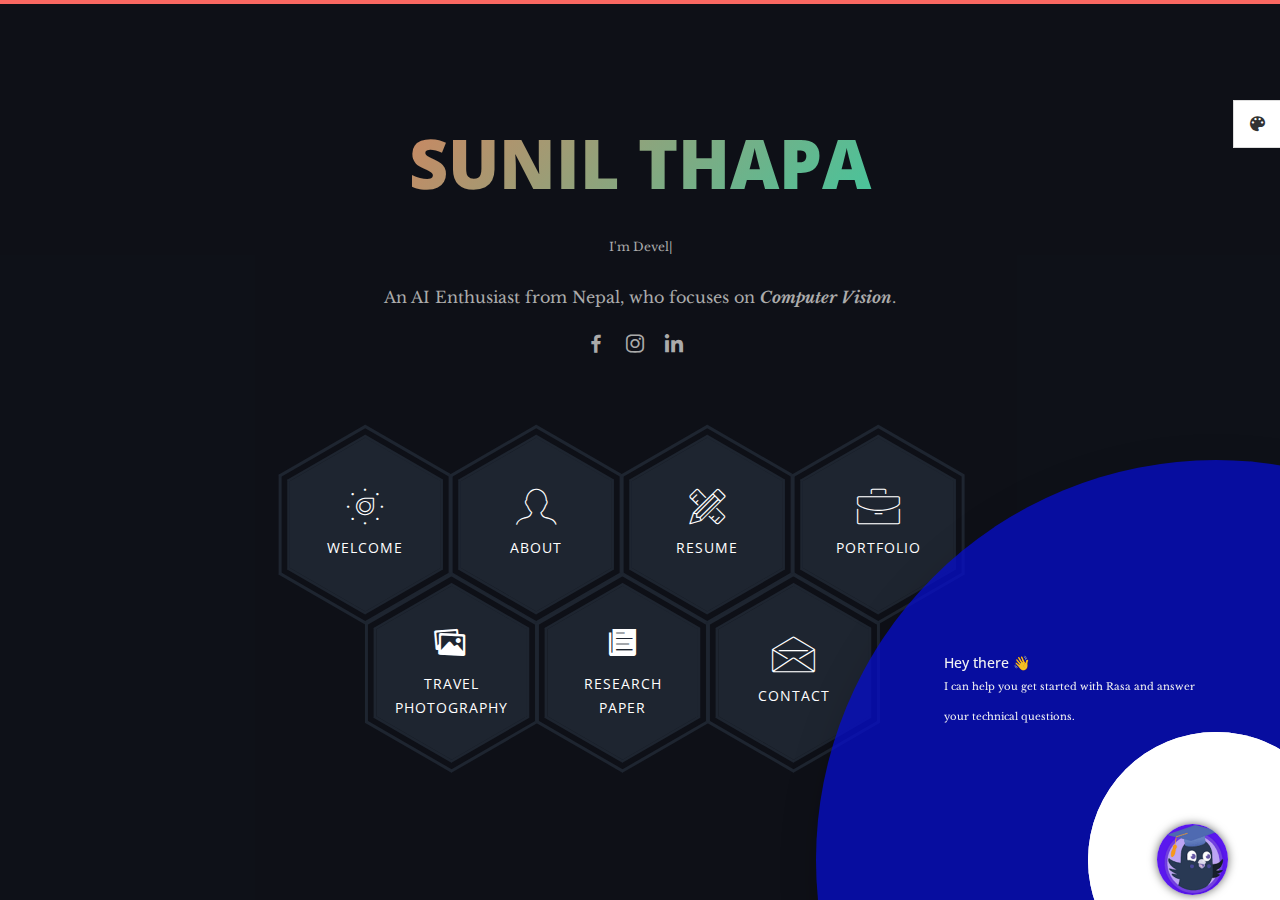
==== templates/index.html @ c470e808 "extraction of job details from search" ====
<!DOCTYPE html>
<html class="no-js" lang="">
    <head>
        <!-- meta charset -->
        <meta charset="utf-8">
        <!-- site title -->
        <title>Sunil Thapa</title>
        <!-- meta description -->
        <meta name="description" content="">
        <!-- mobile viwport meta -->
        <meta name="viewport" content="width=device-width, initial-scale=1">
        <!-- fevicon -->
        <link rel="apple-touch-icon" sizes="180x180" href="img/favicon_io/apple-touch-icon.png">
        <link rel="icon" type="image/png" sizes="32x32" href="img/favicon_io/favicon-32x32.png">
        <link rel="icon" type="image/png" sizes="16x16" href="img/favicon_io/favicon-16x16.png">
        <link rel="manifest" href="img/favicon_io/site.webmanifest">

        <!-- Chatbot css -->
        <!--Import materialize.css-->
        <link href="https://fonts.googleapis.com/icon?family=Material+Icons" rel="stylesheet"/>
        <link rel="stylesheet" type="text/css" href="chatbot/css/materialize.min.css"/>

        <!--Main css-->
        <link rel="stylesheet" type="text/css" href="chatbot/css/style.css" />
        
        <!-- ================================
        CSS Files
        ================================= -->
        <link href="https://fonts.googleapis.com/css?family=Libre+Baskerville:400,400i|Open+Sans:400,600,700,800" rel="stylesheet">
        <link rel="stylesheet" href="css/themefisher-fonts.min.css">
        <link rel="stylesheet" href="css/owl.carousel.min.css">
        <link rel="stylesheet" href="css/bootstrap.min.css">
        <link rel="stylesheet" href="js/vendor/boxicons/css/boxicons.min.css">
        <link rel="stylesheet" href="css/main.css">
        <link rel="stylesheet" href="css/dark.css">
        <link id="color-changer" rel="stylesheet" href="css/colors/red.css">


    </head>

    <body class="dark">

        <div class="preloader">
            <div class="loading-mask"></div>
            <div class="loading-mask"></div>
            <div class="loading-mask"></div>
            <div class="loading-mask"></div>
            <div class="loading-mask"></div>
        </div>

        <div class="preview-wrapper">
            <div class="switcher-head">
                <span>Style Switcher</span>
                <div class="switcher-trigger tf-ion-android-color-palette"></div>
            </div>

            <div class="switcher-body">
                <h4>Choose Color:</h4>
                <ul class="color-options list-none">
                    <li class="c0" data-color="red" title="Red">Red</li>
                    <li class="c1" data-color="blue" title="Blue">Blue</li>
                    <li class="c2" data-color="green" title="Green">Green</li>
                    <li class="c3" data-color="yellow" title="Orange">Orange</li>
                </ul>
            </div>
        </div>

        <main class="site-wrapper">
            <div class="pt-table">
                <div class="pt-tablecell page-home relative">
                    <div class="overlay"></div>

                    <div class="container">
                        <div class="row">
                            <div class="col-xs-12 col-md-offset-1 col-md-10 col-lg-offset-2 col-lg-8">
                                <div class="page-title home text-center">
                                    <!-- <img src="img/phantom.png" alt=""> -->
                                    <h2 id="header">SUNIL THAPA</h2>
                                    <p style="font-size: 12px;">I'm <span class="typed" data-typed-items="Developer, Freelancer, Photographer, Traveler"></span></p>
                                    <p>An AI Enthusiast from Nepal, who focuses on <b><i>Computer Vision</i></b>.</p>
                                    <div class="social-links">
                                        <a href="https://www.facebook.com/sunil.thapa.18041/" class="facebook" title="Facebook"><i class="bx bxl-facebook"></i></a>
                                        <a href="https://www.instagram.com/sunil_thapa987/" class="instagram" title="Instagram"><i class="bx bxl-instagram"></i></a>
                                        <a href="https://www.linkedin.com/in/sunil-thapa99/" class="linkedin" title="Linkedin"><i class="bx bxl-linkedin"></i></a>
                                    </div>
                                </div>

                                <div class="hexagon-menu clear">
                                    <div class="hexagon-item">
                                        <div class="hex-item">
                                            <div></div>
                                            <div></div>
                                            <div></div>
                                        </div>
                                        <div class="hex-item">
                                            <div></div>
                                            <div></div>
                                            <div></div>
                                        </div>
                                        <a href="welcome.html" class="hex-content">
                                            <span class="hex-content-inner">
                                                <span class="icon">
                                                    <i class="tf-dial"></i>
                                                </span>
                                                <span class="title">Welcome</span>
                                            </span>
                                            <svg viewbox="0 0 173.20508075688772 200" height="200" width="174" version="1.1" xmlns="http://www.w3.org/2000/svg"><path d="M86.60254037844386 0L173.20508075688772 50L173.20508075688772 150L86.60254037844386 200L0 150L0 50Z" fill="#1e2530"></path></svg>
                                        </a>
                                    </div>
                                    <div class="hexagon-item">
                                        <div class="hex-item">
                                            <div></div>
                                            <div></div>
                                            <div></div>
                                        </div>
                                        <div class="hex-item">
                                            <div></div>
                                            <div></div>
                                            <div></div>
                                        </div>
                                        <a href="about.html" class="hex-content">
                                            <span class="hex-content-inner">
                                                <span class="icon">
                                                    <i class="tf-profile-male"></i>
                                                </span>
                                                <span class="title">About</span>
                                            </span>
                                            <svg viewbox="0 0 173.20508075688772 200" height="200" width="174" version="1.1" xmlns="http://www.w3.org/2000/svg"><path d="M86.60254037844386 0L173.20508075688772 50L173.20508075688772 150L86.60254037844386 200L0 150L0 50Z" fill="#1e2530"></path></svg>
                                        </a>
                                    </div>
                                    <div class="hexagon-item">
                                        <div class="hex-item">
                                            <div></div>
                                            <div></div>
                                            <div></div>
                                        </div>
                                        <div class="hex-item">
                                            <div></div>
                                            <div></div>
                                            <div></div>
                                        </div>
                                        <a href="resume.html" class="hex-content">
                                            <span class="hex-content-inner">
                                                <span class="icon">
                                                    <i class="tf-tools"></i>
                                                </span>
                                                <span class="title">Resume</span>
                                            </span>
                                            <svg viewbox="0 0 173.20508075688772 200" height="200" width="174" version="1.1" xmlns="http://www.w3.org/2000/svg"><path d="M86.60254037844386 0L173.20508075688772 50L173.20508075688772 150L86.60254037844386 200L0 150L0 50Z" fill="#1e2530"></path></svg>
                                        </a>    
                                    </div>
                                    <div class="hexagon-item">
                                        <div class="hex-item">
                                            <div></div>
                                            <div></div>
                                            <div></div>
                                        </div>
                                        <div class="hex-item">
                                            <div></div>
                                            <div></div>
                                            <div></div>
                                        </div>
                                        <a href="works.html" class="hex-content">
                                            <span class="hex-content-inner">
                                                <span class="icon">
                                                    <i class="tf-briefcase2"></i>
                                                </span>
                                                <span class="title">Portfolio</span>
                                            </span>
                                            <svg viewbox="0 0 173.20508075688772 200" height="200" width="174" version="1.1" xmlns="http://www.w3.org/2000/svg"><path d="M86.60254037844386 0L173.20508075688772 50L173.20508075688772 150L86.60254037844386 200L0 150L0 50Z" fill="#1e2530"></path></svg>
                                        </a>
                                    </div>
                                    <div class="hexagon-item">
                                        <div class="hex-item">
                                            <div></div>
                                            <div></div>
                                            <div></div>
                                        </div>
                                        <div class="hex-item">
                                            <div></div>
                                            <div></div>
                                            <div></div>
                                        </div>
                                        <a href="works.html" class="hex-content">
                                            <span class="hex-content-inner">
                                                <span class="icon">
                                                    <i class="tf-ion-images"></i>
                                                </span>
                                                <span class="title">Travel Photography</span>
                                            </span>
                                            <svg viewbox="0 0 173.20508075688772 200" height="200" width="174" version="1.1" xmlns="http://www.w3.org/2000/svg"><path d="M86.60254037844386 0L173.20508075688772 50L173.20508075688772 150L86.60254037844386 200L0 150L0 50Z" fill="#1e2530"></path></svg>
                                        </a>
                                    </div>
                                    <div class="hexagon-item">
                                        <div class="hex-item">
                                            <div></div>
                                            <div></div>
                                            <div></div>
                                        </div>
                                        <div class="hex-item">
                                            <div></div>
                                            <div></div>
                                            <div></div>
                                        </div>
                                        <a href="testimonials.html" class="hex-content">
                                            <span class="hex-content-inner">
                                                <span class="icon">
                                                    <i class="tf-ion-ios-paper"></i>
                                                </span>
                                                <span class="title">Research Paper</span>
                                            </span>
                                            <svg viewbox="0 0 173.20508075688772 200" height="200" width="174" version="1.1" xmlns="http://www.w3.org/2000/svg"><path d="M86.60254037844386 0L173.20508075688772 50L173.20508075688772 150L86.60254037844386 200L0 150L0 50Z" fill="#1e2530"></path></svg>
                                        </a>
                                    </div>
                                    <div class="hexagon-item">
                                        <div class="hex-item">
                                            <div></div>
                                            <div></div>
                                            <div></div>
                                        </div>
                                        <div class="hex-item">
                                            <div></div>
                                            <div></div>
                                            <div></div>
                                        </div>
                                        <a href="contact.html" class="hex-content">
                                            <span class="hex-content-inner">
                                                <span class="icon">
                                                    <i class="tf-envelope2"></i>
                                                </span>
                                                <span class="title">Contact</span>
                                            </span>
                                            <svg viewbox="0 0 173.20508075688772 200" height="200" width="174" version="1.1" xmlns="http://www.w3.org/2000/svg"><path d="M86.60254037844386 0L173.20508075688772 50L173.20508075688772 150L86.60254037844386 200L0 150L0 50Z" fill="#1e2530"></path></svg>
                                        </a>
                                    </div>
                                </div> <!-- /.hexagon-menu -->

                            </div> <!-- /.col-xs-12 -->

                        </div> <!-- /.row -->

                        <!--chatbot widget -->
                        <div class="widget">
                            <div class="chat_header">
                            <!--Add the name of the bot here -->
                            <span class="chat_header_title">Chatbot</span>
                            <span class="dropdown-trigger" href="#" data-target="dropdown1">
                                <i class="material-icons"> more_vert </i>
                            </span>

                            <!-- Dropdown menu-->
                            <ul id="dropdown1" class="dropdown-content">
                                <li><a href="#" id="clear">Clear</a></li>
                                <li><a href="#" id="restart">Restart</a></li>
                                <li><a href="#" id="close">Close</a></li>
                            </ul>
                            </div>

                            <!--Chatbot contents goes here -->
                            <div class="chats" id="chats">
                            <div class="clearfix"></div>
                            </div>

                            <!--keypad for user to type the message -->
                            <div class="keypad">
                            <textarea
                                id="userInput"
                                placeholder="Type a message..."
                                class="usrInput"
                                style="overflow: hidden; color: black;"
                            ></textarea>
                            <div id="sendButton">
                                <i class="tf-ion-ios-paperplane" style="font-size: 32px;" aria-hidden="true"></i>
                            </div>
                            </div>
                        </div>

                        <!--bot profile-->
                        <div class="profile_div" id="profile_div">
                            <img class="imgProfile" src="chatbot/img/botAvatar.png" />
                        </div>

                        <!-- Bot pop-up intro -->
                        <div class="tap-target" data-target="profile_div">
                            <div class="tap-target-content">
                            <h5 class="white-text">Hey there 👋</h5>
                            <p class="white-text">
                                I can help you get started with Rasa and answer your technical
                                questions.
                            </p>
                            </div>
                        </div>
                    </div> <!-- /.container -->

                </div> <!-- /.pt-tablecell -->
            </div> <!-- /.pt-table -->
        </main> <!-- /.site-wrapper -->

        <!-- Chat Bot -->
        
        
        <!-- ================================
        JavaScript Libraries
        ================================= -->
        <script src="js/vendor/jquery-2.2.4.min.js"></script>
        <script src="js/vendor/bootstrap.min.js"></script>
        <!-- <script src="js/jquery.easing.min.js"></script> -->
        <script src="js/vendor/typed.js/typed.min.js"></script>
        <script src="js/isotope.pkgd.min.js"></script>
        <script src="js/jquery.nicescroll.min.js"></script>
        <script src="js/owl.carousel.min.js"></script>
        <script src="js/jquery-validation.min.js"></script>
        <script src="js/form.min.js"></script>
        <script src="js/main.js"></script>

        <!-- Chatbot css -->
        <!--Main Script -->
        <script type="text/javascript" src="chatbot/js/lib/materialize.min.js"></script>
        <script src="chatbot/js/lib/uuid.min.js"></script>
        <script type="text/javascript" src="chatbot/js/script.js"></script>

        <!--Chart.js Script -->
        <script type="text/javascript" src="chatbot/js/lib/chart.min.js"></script>
        <script type="text/javascript" src="chatbot/js/lib/showdown.min.js"></script>
    </body>
</html>
---- templates/chatbot/css/style.css ----
body {
  font-family: "Open Sans", sans-serif;
  /* background: url("../img/body.png") no-repeat center center fixed;
  background-size: cover; */
}

/* ============= css related to chats =============== */

.widget {
  display: none;
  width: 350px;
  right: 15px;
  height: 500px;
  bottom: 5%;
  position: fixed;
  background: #fff;
  border-radius: 10px 10px 10px 10px;
  box-shadow: 0 0px 1px 0 rgba(0, 0, 0, 0.16), 0 0px 5px 0 #00000096;
  z-index: 99;
}

.chat_header {
  height: 60px;
  background: #060dcfc7;
  border-radius: 10px 10px 0px 0px;
  padding: 5px;
  font-size: 20px;
}

.chat_header_title {
  color: white;
  float: left;
  margin-top: 3%;
  margin-left: 35%;
}

.chats {
  /* display: none; */
  height: 385px;
  padding: 2px;
  border-radius: 1px;
  overflow-y: scroll;
  margin-top: 1px;
  transition: 0.2s;
}

div.chats::-webkit-scrollbar {
  overflow-y: hidden;
  width: 0px;
  /* remove scrollbar space /
    background: transparent;
    / optional: just make scrollbar invisible */
}

.clearfix {
  margin-top: 2px;
  margin-bottom: 2px;
}

.botAvatar {
  border-radius: 50%;
  width: 1.5em;
  height: 1.5em;
  float: left;
  margin-left: 5px;
  /* border: 2px solid  #060DCF ; */
}

.botMsg {
  float: left;
  margin-top: 5px;
  background: #e3e7ee;
  color: black;
  /* box-shadow: 2px 3px 9px 0px #9a82842e; */
  margin-left: 0.5em;
  padding: 10px;
  border-radius: 1.5em;
  max-width: 60%;
  min-width: 25%;
  font-size: 13px;
  word-wrap: break-word;
  border-radius: 5px 20px 20px 20px;
}

div.chats > pre {
  font-family: monospace, monospace;
  font-size: 1em;
  margin: 0 !important;
  /* display: inline !important; */
  white-space: initial !important;
}
div.chats > ul:not(.browser-default) {
  padding-left: 1em;
}
div.chats > ul:not(.browser-default) > li {
  list-style-type: initial;
}

div.chats > span.botMsg > ol {
  padding-left: 1em;
}
textarea {
  box-shadow: none;
  resize: none;
  outline: none;
  overflow: hidden;
  font-family: Lato;
}

textarea::-webkit-input-placeholder {
  font-family: Lato;
}

textarea-webkit-scrollbar {
  width: 0 !important;
}

.userMsg {
  animation: animateElement linear 0.2s;
  animation-iteration-count: 1;
  margin-top: 5px;
  word-wrap: break-word;
  padding: 10px;
  float: right;
  margin-right: 0.5em;
  background: #060dcfc7;
  color: white;
  margin-bottom: 0.15em;
  font-size: 13px;
  max-width: 65%;
  min-width: 15%;
  border-radius: 20px 5px 20px 20px;
  /* box-shadow: 0px 2px 5px 0px #9a828454; */
}

blockquote {
  margin: 20px 0;
  padding-left: 1.5rem;
  border-left: 5px solid #ee6e73;
  margin-block-start: 0 !important;
  margin-block-end: 0 !important;
  margin-inline-start: 0 !important;
  margin-inline-end: 0 !important;
}

.userAvatar {
  animation: animateElement linear 0.3s;
  animation-iteration-count: 1;
  border-radius: 50%;
  width: 1.5em;
  height: 1.5em;
  float: right;
  margin-right: 5px;
  /* border: 2px solid  #060DCF ; */
}

.usrInput {
  padding: 0.5em;
  width: 80%;
  margin-left: 4%;
  border: 0;
  padding-left: 15px;
  height: 40px;
}

.keypad {
  /* display: none;  */
  background: white;
  height: 50px;
  position: absolute;
  bottom: 0px;
  width: 100%;
  padding: 5px;
  border-radius: 0px 0px 10px 10px;
  border-top: 1px solid #e3e7ee;
}

#sendButton {
  height: 20px;
  width: 20px;
  border-radius: 50%;
  display: inline-block;
  float: right;
  margin-right: 30px;
  text-align: center;
  padding: 5px;
  font-size: 20px;
  cursor: pointer;
  color: #060dcfc7;
}

.imgProfile {
  box-shadow: 0 0px 1px 0 rgba(0, 0, 0, 0.16), 0 0px 10px 0 #00000096;
  border-radius: 50px;
  width: 60%;
}

.profile_div {
  /* display: none; */
  position: fixed;
  padding: 5px;
  width: 10%;
  bottom: 0;
  right: 0;
  cursor: pointer;
}

@media (max-width: 500px) {
  .profile_div {
    width: 15%;
  }
  
}

/* css for dropdown menu of the bot */

#close,
#restart,
#clear {
  cursor: pointer;
}

.dropdown-trigger {
  cursor: pointer;
  color: white;
  margin-right: 5px;
  float: right;
  margin-top: 3%;
}

.dropdown-content li > a,
.dropdown-content li > span {
  color: #060dcfc7;
}

@keyframes animateElement {
  0% {
    opacity: 0;
    transform: translate(0px, 10px);
  }
  100% {
    opacity: 1;
    transform: translate(0px, 0px);
  }
}

/*========== css related to chats elements============= */

/* css for card details of carousel cards */

.content {
  transition: 0.2s;
  display: none;
  width: 350px;
  right: 15px;
  height: 500px;
  bottom: 5%;
  position: fixed;
  background: white;
  border-radius: 10px 10px 10px 10px;
  box-shadow: 0px 2px 10px 1px #b5b5b5;
}

.content_header {
  object-fit: cover;
  width: 100%;
  height: 40%;
  border-radius: 10px 10px 0px 0px;
}

.content_data {
  overflow-y: scroll;
  height: 70%;
  position: absolute;
  left: 0px;
  width: 100%;
  top: 30%;
  z-index: 1000;
  border-radius: 10px;
  background: white;
  padding: 5px;
  box-shadow: 0px -1px 20px 3px #9c9393ba;
}

.content_title {
  color: black;
  font-weight: 600;
  word-wrap: break-word;
  padding-left: 5px;
  font-size: 1.2em;
  width: 80%;
  border-radius: 0.28571429rem;
}

.votes {
  font-size: 12px;
  color: lightslategray;
}

.ratings {
  margin-top: 5px;
  background: #9acd32;
  padding: 5px;
  color: white;
  border-radius: 5px;
}

.user_ratings {
  border-radius: 0.28571429rem;
  color: #fff;
  font-weight: 600;
  font-size: 15px;
}

.total_ratings {
  font-size: 12px;
  opacity: 0.5;
  margin-left: 5px;
}

.content_data > .row .col {
  padding: 5px;
}

.metadata_1,
.metadata_2,
.metadata_3,
.metadata_4,
.row {
  margin-bottom: 0px;
}

.metadata_1 {
  color: lightslategrey;
  padding: 5px;
}

.order,
#closeContents {
  color: #060dcfc7;
}

.metadata_2,
.metadata_3,
.metadata_4,
.metadata_5,
.metadata_6 {
  color: lightslategrey;
  padding: 5px;
}

.average_cost,
.timings,
.location,
.cuisines {
  width: 70%;
  float: right;
  margin-right: 25%;
}

.fa .fa-user-o {
  font-size: 15px;
}

.stars-outer {
  display: inline-block;
  position: relative;
  font-family: FontAwesome;
}

.stars-outer::before {
  content: "\f006 \f006 \f006 \f006 \f006";
}

.stars-inner {
  position: absolute;
  top: 0;
  left: 0;
  white-space: nowrap;
  overflow: hidden;
  width: 0;
}

.stars-inner::before {
  content: "\f005 \f005 \f005 \f005 \f005";
  color: #f8ce0b;
}

div.content::-webkit-scrollbar {
  width: 0 !important;
}

div.content_data::-webkit-scrollbar {
  overflow-y: hidden;
  width: 0px;
  /* remove scrollbar space /
    background: transparent;
    / optional: just make scrollbar invisible */
}

/* css for single card */

.singleCard {
  padding-left: 10%;
  padding-right: 10px;
}

/* css for image card */

.imgcard {
  object-fit: cover;
  width: 80%;
  height: 50%;
  border-radius: 10px;
  margin-left: 1%;
}

/* css for markdown images */

.imgcard_mrkdwn {
  width: 80%;
  border-radius: 10px;
  margin-left: 1%;
}

/* css for suggestions buttons */

.suggestions {
  padding: 5px;
  width: 80%;
  border-radius: 10px;
  background: #ffffff;
  box-shadow: 2px 5px 5px 1px #dbdade;
}

.menuTitle {
  padding: 5px;
  margin-top: 5px;
  margin-bottom: 5px;
}

.menu {
  padding: 5px;
}

.menuChips {
  display: block;
  background: #060dcfc7;
  color: #fff;
  text-align: center;
  padding: 5px;
  margin-bottom: 5px;
  cursor: pointer;
  border-radius: 15px;
  font-size: 14px;
  word-wrap: break-word;
}

/* cards carousels */

.cards {
  display: none;
  position: relative;
  max-width: 300px;
}

.cards_scroller {
  overflow-x: scroll;
  overflow-y: hidden;
  display: flex;
  height: 210px;
  width: 300px;
  transition: width 0.5s ease;
  margin-left: 5px;
  /* Enable Safari touch scrolling physics which is needed for scroll snap */
  -webkit-overflow-scrolling: touch;
}

.cards_scroller img {
  border-radius: 10px;
}

.cards div.note {
  position: absolute;
  /* vertically align center */
  top: 50%;
  transform: translateY(-50%);
  left: 0;
  right: 0;
  background: rgba(0, 0, 0, 0.6);
  padding: 20px;
  position: absolute;
  font-size: 4em;
  color: white;
}

.cards .arrow {
  position: absolute;
  top: 50%;
  transform: translateY(-50%);
  height: 30px;
  width: 30px;
  border-radius: 2px;
  background-position: 50% 50%;
  background-repeat: no-repeat;
  z-index: 1;
}

.cards .arrow.next {
  display: none;
  font-size: 2em;
  color: #ffffff;
  right: 10px;
}

.cards .arrow.prev {
  display: none;
  font-size: 2em;
  color: #ffffff;
  left: 10px;
}

.cards_scroller::-webkit-scrollbar {
  width: 0 !important;
}

.cards_scroller > div.carousel_cards {
  margin: 5px;
  scroll-snap-align: center;
  position: relative;
  scroll-behavior: smooth;
}

.cards_scroller div.carousel_cards {
  min-width: 50%;
  min-height: 70%;
  background: #b5b5b5;
  border-radius: 10px;
}

@-webkit-keyframes fadeInLeft {
  from {
    opacity: 0;
    -webkit-transform: translatex(-10px);
    -moz-transform: translatex(-10px);
    -o-transform: translatex(-10px);
    transform: translatex(-10px);
  }
  to {
    opacity: 1;
    -webkit-transform: translatex(0);
    -moz-transform: translatex(0);
    -o-transform: translatex(0);
    transform: translatex(0);
  }
}

.in-left {
  -webkit-animation-name: fadeInLeft;
  -moz-animation-name: fadeInLeft;
  -o-animation-name: fadeInLeft;
  animation-name: fadeInLeft;
  -webkit-animation-fill-mode: both;
  -moz-animation-fill-mode: both;
  -o-animation-fill-mode: both;
  animation-fill-mode: both;
  -webkit-animation-duration: 0.8s;
  -moz-animation-duration: 0.8s;
  -o-animation-duration: 0.8s;
  animation-duration: 0.8s;
  -webkit-animation-delay: 0.8s;
  -moz-animation-delay: 0.8s;
  -o-animation-duration: 0.8s;
  animation-delay: 0.8s;
}

/* css for cards within the cards carousels */

.cardBackgroundImage {
  width: 100%;
  border-radius: 5px;
  height: 100%;
  position: absolute;
  object-fit: cover;
}

.cardFooter {
  background: rgba(56, 53, 60, 0.86);
  border-radius: 0px 0px 5px 5px;
  position: absolute;
  z-index: 3;
  color: white;
  bottom: 0;
  width: 100%;
  height: 30%;
  word-wrap: break-word;
  padding: 1px;
}

.cardTitle {
  overflow: hidden;
  white-space: nowrap;
  text-overflow: ellipsis;
  width: 90%;
  /* height: 40%; */
  display: inline-block;
  margin-bottom: 1px;
  font-size: 15px;
  /* font-weight: 600; */
  padding: 5px;
  /* color:#060dcfc7; */
  color: #ffffff;
  cursor: pointer;
}

.cardDescription {
  padding: 5px;
  font-size: 13px;
  color: white;
  line-height: 15px;
}

/*css for dropDown messages*/

.dropDownMsg {
  float: left;
  margin-top: 5px;
  background: white;
  color: black;
  box-shadow: 2px 3px 9px 0px #9a82842e;
  margin-left: 0.5em;
  padding: 10px;
  border-radius: 1.5em;
  max-width: 60%;
  min-width: 25%;
  font-size: 13px;
  word-wrap: break-word;
}

.dropDownMsg > select {
  border: 0px solid #f2f2f2;
}

/* css for quick replies */

.quickReplies {
  padding: 5px;
  position: relative;
  width: 100%;
  overflow-x: scroll;
  overflow-y: hidden;
  white-space: nowrap;
  transition: all 0.2s;
  transform: scale(0.98);
  will-change: transform;
  user-select: none;
  cursor: pointer;
  scroll-behavior: smooth;
}

.quickReplies::-webkit-scrollbar {
  width: 0 !important;
}

.quickReplies.active {
  cursor: grabbing;
  cursor: -webkit-grabbing;
  transform: scale(1);
}

.chip {
  background-color: white;
  border: 1px solid#060dcfc7;
  color: #060dcfc7;
  font-weight: bolder;
  text-align: center;
}

.chip:hover {
  background-color: #060dcfc7;
  color: white;
}

/* css for charts */

#expand:hover {
  font-size: 18px;
}

#expand {
  position: absolute;
  right: 10px;
  top: 10px;
}

.modal {
  height: 60%;
  border-radius: 10px;
}

.chart-container {
  position: relative;
  margin: auto;
  height: 25vh;
  width: 90%;
  border-radius: 10px 10px 10px 10px;
  margin-left: 5%;
  background: white;
  box-shadow: 2px 3px 9px 0px #9a82847a;
  margin-top: 5px;
}

/* css for collapsible */

.collapsible {
  margin-top: 5px;
  margin-left: 5%;
  max-width: 60%;
  min-width: 25%;
  font-size: 13px;
  word-wrap: break-word;
  border-radius: 20px;
  background: white;
}

.collapsible-body {
  padding: 15px;
}

.collapsible-header {
  font-weight: bold;
  color: #060dcfc7;
}

ul.collapsible > li:first-child .collapsible-header {
  border-radius: 20px 20px 0px 0px;
}

ul.collapsible > li:last-child .collapsible-header {
  color: #060dcfc7;
  border-radius: 0px 0px 20px 20px;
}

ul.collapsible > li:last-child .collapsible-body {
  border-bottom: none;
}

.collapsible-header {
  padding: 10px;
}

/* css for botTyping */

.botTyping {
  float: left;
  margin-top: 5px;
  background: #e3e7ee;
  color: #000000;
  /* box-shadow: 2px 3px 9px 0px #9a82847a; */
  margin-left: 0.5em;
  padding: 15px;
  border-radius: 5px 20px 20px 20px;
  max-width: 60%;
  min-width: 20%;
  word-wrap: break-word;
  border-radius: 5px 20px 20px 20px;
}

.botTyping > div {
  width: 10px;
  height: 10px;
  background-color: #060dcfc7;
  border-radius: 100%;
  display: inline-block;
  -webkit-animation: sk-bouncedelay 1.4s infinite ease-in-out both;
  animation: sk-bouncedelay 1.4s infinite ease-in-out both;
  margin-right: 5px;
}

.botTyping .bounce1 {
  -webkit-animation-delay: -0.32s;
  animation-delay: -0.32s;
}

.botTyping .bounce2 {
  -webkit-animation-delay: -0.16s;
  animation-delay: -0.16s;
}

@-webkit-keyframes sk-bouncedelay {
  0%,
  80%,
  100% {
    -webkit-transform: scale(0);
  }
  40% {
    -webkit-transform: scale(1);
  }
}

@keyframes sk-bouncedelay {
  0%,
  80%,
  100% {
    -webkit-transform: scale(0);
    transform: scale(0);
  }
  40% {
    -webkit-transform: scale(1);
    transform: scale(1);
  }
}

input:focus {
  outline: none;
}

video:focus {
  outline: none;
}

.video-container iframe,
.video-container object,
.video-container embed {
  position: absolute;
  top: 0;
  left: 0;
  width: 90%;
  height: 100%;
  margin-left: 5%;
  border-radius: 10px;
  border-style: none;
}

/* Bot pop-up intro */

.tap-target {
  color: #fff;
  background: #060dcfc7;
}

.pdf_attachment {
  border: 0.5px solid #00000014;
  width: 60%;
  /* height: 14%; */
  border-radius: 10px;
  margin-left: 10%;
  box-shadow: 2px 3px 9px 0px #9a82842e;
}

.pdf_icon {
  border-radius: 10px 0px 0px 10px;
  height: 100%;
  font-size: 25px;
  padding: 7% !important;
  background-color: #060dcfc7;
  color: white;
}

.pdf_link {
  padding: 5% !important;
  white-space: nowrap;
  overflow: hidden;
  text-overflow: ellipsis;
}

.pdf_link a {
  color: #060dcfc7;
}
---- templates/css/themefisher-fonts.min.css ----
@font-face {
  font-family: 'themefisher-font';
  src:  url('../fonts/themefisher-font.eot?ug5hnh');
  src:  url('../fonts/themefisher-font.eot?ug5hnh#iefix') format('embedded-opentype'),
    url('../fonts/themefisher-font.ttf?ug5hnh') format('truetype'),
    url('../fonts/themefisher-font.woff?ug5hnh') format('woff'),
    url('../fonts/themefisher-font.svg?ug5hnh#themefisher-font') format('svg');
  font-weight: normal;
  font-style: normal;
}

[class^="tf-"], [class*=" tf-"] {
  /* use !important to prevent issues with browser extensions that change fonts */
  font-family: 'themefisher-font' !important;
  speak: none;
  font-style: normal;
  font-weight: normal;
  font-variant: normal;
  text-transform: none;
  line-height: 1;

  /* Better Font Rendering =========== */
  -webkit-font-smoothing: antialiased;
  -moz-osx-font-smoothing: grayscale;
}

.tf-ion-alert-circled:before {
  content: "\f100";
}
.tf-ion-alert:before {
  content: "\f101";
}
.tf-ion-android-add-circle:before {
  content: "\f359";
}
.tf-ion-android-add:before {
  content: "\f2c7";
}
.tf-ion-android-alarm-clock:before {
  content: "\f35a";
}
.tf-ion-android-alert:before {
  content: "\f35b";
}
.tf-ion-android-apps:before {
  content: "\f35c";
}
.tf-ion-android-archive:before {
  content: "\f2c9";
}
.tf-ion-android-arrow-back:before {
  content: "\f2ca";
}
.tf-ion-android-arrow-down:before {
  content: "\f35d";
}
.tf-ion-android-arrow-dropdown-circle:before {
  content: "\f35e";
}
.tf-ion-android-arrow-dropdown:before {
  content: "\f35f";
}
.tf-ion-android-arrow-dropleft-circle:before {
  content: "\f360";
}
.tf-ion-android-arrow-dropleft:before {
  content: "\f361";
}
.tf-ion-android-arrow-dropright-circle:before {
  content: "\f362";
}
.tf-ion-android-arrow-dropright:before {
  content: "\f363";
}
.tf-ion-android-arrow-dropup-circle:before {
  content: "\f364";
}
.tf-ion-android-arrow-dropup:before {
  content: "\f365";
}
.tf-ion-android-arrow-forward:before {
  content: "\f30f";
}
.tf-ion-android-arrow-up:before {
  content: "\f366";
}
.tf-ion-android-attach:before {
  content: "\f367";
}
.tf-ion-android-bar:before {
  content: "\f368";
}
.tf-ion-android-bicycle:before {
  content: "\f369";
}
.tf-ion-android-boat:before {
  content: "\f36a";
}
.tf-ion-android-bookmark:before {
  content: "\f36b";
}
.tf-ion-android-bulb:before {
  content: "\f36c";
}
.tf-ion-android-bus:before {
  content: "\f36d";
}
.tf-ion-android-calendar:before {
  content: "\f2d1";
}
.tf-ion-android-call:before {
  content: "\f2d2";
}
.tf-ion-android-camera:before {
  content: "\f2d3";
}
.tf-ion-android-cancel:before {
  content: "\f36e";
}
.tf-ion-android-car:before {
  content: "\f36f";
}
.tf-ion-android-cart:before {
  content: "\f370";
}
.tf-ion-android-chat:before {
  content: "\f2d4";
}
.tf-ion-android-checkbox-blank:before {
  content: "\f371";
}
.tf-ion-android-checkbox-outline-blank:before {
  content: "\f372";
}
.tf-ion-android-checkbox-outline:before {
  content: "\f373";
}
.tf-ion-android-checkbox:before {
  content: "\f374";
}
.tf-ion-android-checkmark-circle:before {
  content: "\f375";
}
.tf-ion-android-clipboard:before {
  content: "\f376";
}
.tf-ion-android-close:before {
  content: "\f2d7";
}
.tf-ion-android-cloud-circle:before {
  content: "\f377";
}
.tf-ion-android-cloud-done:before {
  content: "\f378";
}
.tf-ion-android-cloud-outline:before {
  content: "\f379";
}
.tf-ion-android-cloud:before {
  content: "\f37a";
}
.tf-ion-android-color-palette:before {
  content: "\f37b";
}
.tf-ion-android-compass:before {
  content: "\f37c";
}
.tf-ion-android-contact:before {
  content: "\f2d8";
}
.tf-ion-android-contacts:before {
  content: "\f2d9";
}
.tf-ion-android-contract:before {
  content: "\f37d";
}
.tf-ion-android-create:before {
  content: "\f37e";
}
.tf-ion-android-delete:before {
  content: "\f37f";
}
.tf-ion-android-desktop:before {
  content: "\f380";
}
.tf-ion-android-document:before {
  content: "\f381";
}
.tf-ion-android-done-all:before {
  content: "\f382";
}
.tf-ion-android-done:before {
  content: "\f383";
}
.tf-ion-android-download:before {
  content: "\f2dd";
}
.tf-ion-android-drafts:before {
  content: "\f384";
}
.tf-ion-android-exit:before {
  content: "\f385";
}
.tf-ion-android-expand:before {
  content: "\f386";
}
.tf-ion-android-favorite-outline:before {
  content: "\f387";
}
.tf-ion-android-favorite:before {
  content: "\f388";
}
.tf-ion-android-film:before {
  content: "\f389";
}
.tf-ion-android-folder-open:before {
  content: "\f38a";
}
.tf-ion-android-folder:before {
  content: "\f2e0";
}
.tf-ion-android-funnel:before {
  content: "\f38b";
}
.tf-ion-android-globe:before {
  content: "\f38c";
}
.tf-ion-android-hand:before {
  content: "\f2e3";
}
.tf-ion-android-hangout:before {
  content: "\f38d";
}
.tf-ion-android-happy:before {
  content: "\f38e";
}
.tf-ion-android-home:before {
  content: "\f38f";
}
.tf-ion-android-image:before {
  content: "\f2e4";
}
.tf-ion-android-laptop:before {
  content: "\f390";
}
.tf-ion-android-list:before {
  content: "\f391";
}
.tf-ion-android-locate:before {
  content: "\f2e9";
}
.tf-ion-android-lock:before {
  content: "\f392";
}
.tf-ion-android-mail:before {
  content: "\f2eb";
}
.tf-ion-android-map:before {
  content: "\f393";
}
.tf-ion-android-menu:before {
  content: "\f394";
}
.tf-ion-android-microphone-off:before {
  content: "\f395";
}
.tf-ion-android-microphone:before {
  content: "\f2ec";
}
.tf-ion-android-more-horizontal:before {
  content: "\f396";
}
.tf-ion-android-more-vertical:before {
  content: "\f397";
}
.tf-ion-android-navigate:before {
  content: "\f398";
}
.tf-ion-android-notifications-none:before {
  content: "\f399";
}
.tf-ion-android-notifications-off:before {
  content: "\f39a";
}
.tf-ion-android-notifications:before {
  content: "\f39b";
}
.tf-ion-android-open:before {
  content: "\f39c";
}
.tf-ion-android-options:before {
  content: "\f39d";
}
.tf-ion-android-people:before {
  content: "\f39e";
}
.tf-ion-android-person-add:before {
  content: "\f39f";
}
.tf-ion-android-person:before {
  content: "\f3a0";
}
.tf-ion-android-phone-landscape:before {
  content: "\f3a1";
}
.tf-ion-android-phone-portrait:before {
  content: "\f3a2";
}
.tf-ion-android-pin:before {
  content: "\f3a3";
}
.tf-ion-android-plane:before {
  content: "\f3a4";
}
.tf-ion-android-playstore:before {
  content: "\f2f0";
}
.tf-ion-android-print:before {
  content: "\f3a5";
}
.tf-ion-android-radio-button-off:before {
  content: "\f3a6";
}
.tf-ion-android-radio-button-on:before {
  content: "\f3a7";
}
.tf-ion-android-refresh:before {
  content: "\f3a8";
}
.tf-ion-android-remove-circle:before {
  content: "\f3a9";
}
.tf-ion-android-remove:before {
  content: "\f2f4";
}
.tf-ion-android-restaurant:before {
  content: "\f3aa";
}
.tf-ion-android-sad:before {
  content: "\f3ab";
}
.tf-ion-android-search:before {
  content: "\f2f5";
}
.tf-ion-android-send:before {
  content: "\f2f6";
}
.tf-ion-android-settings:before {
  content: "\f2f7";
}
.tf-ion-android-share-alt:before {
  content: "\f3ac";
}
.tf-ion-android-share:before {
  content: "\f2f8";
}
.tf-ion-android-star-half:before {
  content: "\f3ad";
}
.tf-ion-android-star-outline:before {
  content: "\f3ae";
}
.tf-ion-android-star:before {
  content: "\f2fc";
}
.tf-ion-android-stopwatch:before {
  content: "\f2fd";
}
.tf-ion-android-subway:before {
  content: "\f3af";
}
.tf-ion-android-sunny:before {
  content: "\f3b0";
}
.tf-ion-android-sync:before {
  content: "\f3b1";
}
.tf-ion-android-textsms:before {
  content: "\f3b2";
}
.tf-ion-android-time:before {
  content: "\f3b3";
}
.tf-ion-android-train:before {
  content: "\f3b4";
}
.tf-ion-android-unlock:before {
  content: "\f3b5";
}
.tf-ion-android-upload:before {
  content: "\f3b6";
}
.tf-ion-android-volume-down:before {
  content: "\f3b7";
}
.tf-ion-android-volume-mute:before {
  content: "\f3b8";
}
.tf-ion-android-volume-off:before {
  content: "\f3b9";
}
.tf-ion-android-volume-up:before {
  content: "\f3ba";
}
.tf-ion-android-walk:before {
  content: "\f3bb";
}
.tf-ion-android-warning:before {
  content: "\f3bc";
}
.tf-ion-android-watch:before {
  content: "\f3bd";
}
.tf-ion-android-wifi:before {
  content: "\f305";
}
.tf-ion-aperture:before {
  content: "\f313";
}
.tf-ion-archive:before {
  content: "\f102";
}
.tf-ion-arrow-down-a:before {
  content: "\f103";
}
.tf-ion-arrow-down-b:before {
  content: "\f104";
}
.tf-ion-arrow-down-c:before {
  content: "\f105";
}
.tf-ion-arrow-expand:before {
  content: "\f25e";
}
.tf-ion-arrow-graph-down-left:before {
  content: "\f25f";
}
.tf-ion-arrow-graph-down-right:before {
  content: "\f260";
}
.tf-ion-arrow-graph-up-left:before {
  content: "\f261";
}
.tf-ion-arrow-graph-up-right:before {
  content: "\f262";
}
.tf-ion-arrow-left-a:before {
  content: "\f106";
}
.tf-ion-arrow-left-b:before {
  content: "\f107";
}
.tf-ion-arrow-left-c:before {
  content: "\f108";
}
.tf-ion-arrow-move:before {
  content: "\f263";
}
.tf-ion-arrow-resize:before {
  content: "\f264";
}
.tf-ion-arrow-return-left:before {
  content: "\f265";
}
.tf-ion-arrow-return-right:before {
  content: "\f266";
}
.tf-ion-arrow-right-a:before {
  content: "\f109";
}
.tf-ion-arrow-right-b:before {
  content: "\f10a";
}
.tf-ion-arrow-right-c:before {
  content: "\f10b";
}
.tf-ion-arrow-shrink:before {
  content: "\f267";
}
.tf-ion-arrow-swap:before {
  content: "\f268";
}
.tf-ion-arrow-up-a:before {
  content: "\f10c";
}
.tf-ion-arrow-up-b:before {
  content: "\f10d";
}
.tf-ion-arrow-up-c:before {
  content: "\f10e";
}
.tf-ion-asterisk:before {
  content: "\f314";
}
.tf-ion-at:before {
  content: "\f10f";
}
.tf-ion-backspace-outline:before {
  content: "\f3be";
}
.tf-ion-backspace:before {
  content: "\f3bf";
}
.tf-ion-bag:before {
  content: "\f110";
}
.tf-ion-battery-charging:before {
  content: "\f111";
}
.tf-ion-battery-empty:before {
  content: "\f112";
}
.tf-ion-battery-full:before {
  content: "\f113";
}
.tf-ion-battery-half:before {
  content: "\f114";
}
.tf-ion-battery-low:before {
  content: "\f115";
}
.tf-ion-beaker:before {
  content: "\f269";
}
.tf-ion-beer:before {
  content: "\f26a";
}
.tf-ion-bluetooth:before {
  content: "\f116";
}
.tf-ion-bonfire:before {
  content: "\f315";
}
.tf-ion-bookmark:before {
  content: "\f26b";
}
.tf-ion-bowtie:before {
  content: "\f3c0";
}
.tf-ion-briefcase:before {
  content: "\f26c";
}
.tf-ion-bug:before {
  content: "\f2be";
}
.tf-ion-calculator:before {
  content: "\f26d";
}
.tf-ion-calendar:before {
  content: "\f117";
}
.tf-ion-camera:before {
  content: "\f118";
}
.tf-ion-card:before {
  content: "\f119";
}
.tf-ion-cash:before {
  content: "\f316";
}
.tf-ion-chatbox-working:before {
  content: "\f11a";
}
.tf-ion-chatbox:before {
  content: "\f11b";
}
.tf-ion-chatboxes:before {
  content: "\f11c";
}
.tf-ion-chatbubble-working:before {
  content: "\f11d";
}
.tf-ion-chatbubble:before {
  content: "\f11e";
}
.tf-ion-chatbubbles:before {
  content: "\f11f";
}
.tf-ion-checkmark-circled:before {
  content: "\f120";
}
.tf-ion-checkmark-round:before {
  content: "\f121";
}
.tf-ion-checkmark:before {
  content: "\f122";
}
.tf-ion-chevron-down:before {
  content: "\f123";
}
.tf-ion-chevron-left:before {
  content: "\f124";
}
.tf-ion-chevron-right:before {
  content: "\f125";
}
.tf-ion-chevron-up:before {
  content: "\f126";
}
.tf-ion-clipboard:before {
  content: "\f127";
}
.tf-ion-clock:before {
  content: "\f26e";
}
.tf-ion-close-circled:before {
  content: "\f128";
}
.tf-ion-close-round:before {
  content: "\f129";
}
.tf-ion-close:before {
  content: "\f12a";
}
.tf-ion-closed-captioning:before {
  content: "\f317";
}
.tf-ion-cloud:before {
  content: "\f12b";
}
.tf-ion-code-download:before {
  content: "\f26f";
}
.tf-ion-code-working:before {
  content: "\f270";
}
.tf-ion-code:before {
  content: "\f271";
}
.tf-ion-coffee:before {
  content: "\f272";
}
.tf-ion-compass:before {
  content: "\f273";
}
.tf-ion-compose:before {
  content: "\f12c";
}
.tf-ion-connection-bars:before {
  content: "\f274";
}
.tf-ion-contrast:before {
  content: "\f275";
}
.tf-ion-crop:before {
  content: "\f3c1";
}
.tf-ion-cube:before {
  content: "\f318";
}
.tf-ion-disc:before {
  content: "\f12d";
}
.tf-ion-document-text:before {
  content: "\f12e";
}
.tf-ion-document:before {
  content: "\f12f";
}
.tf-ion-drag:before {
  content: "\f130";
}
.tf-ion-earth:before {
  content: "\f276";
}
.tf-ion-easel:before {
  content: "\f3c2";
}
.tf-ion-edit:before {
  content: "\f2bf";
}
.tf-ion-egg:before {
  content: "\f277";
}
.tf-ion-eject:before {
  content: "\f131";
}
.tf-ion-email-unread:before {
  content: "\f3c3";
}
.tf-ion-email:before {
  content: "\f132";
}
.tf-ion-erlenmeyer-flask-bubbles:before {
  content: "\f3c4";
}
.tf-ion-erlenmeyer-flask:before {
  content: "\f3c5";
}
.tf-ion-eye-disabled:before {
  content: "\f306";
}
.tf-ion-eye:before {
  content: "\f133";
}
.tf-ion-female:before {
  content: "\f278";
}
.tf-ion-filing:before {
  content: "\f134";
}
.tf-ion-film-marker:before {
  content: "\f135";
}
.tf-ion-fireball:before {
  content: "\f319";
}
.tf-ion-flag:before {
  content: "\f279";
}
.tf-ion-flame:before {
  content: "\f31a";
}
.tf-ion-flash-off:before {
  content: "\f136";
}
.tf-ion-flash:before {
  content: "\f137";
}
.tf-ion-folder:before {
  content: "\f139";
}
.tf-ion-fork-repo:before {
  content: "\f2c0";
}
.tf-ion-fork:before {
  content: "\f27a";
}
.tf-ion-forward:before {
  content: "\f13a";
}
.tf-ion-funnel:before {
  content: "\f31b";
}
.tf-ion-gear-a:before {
  content: "\f13d";
}
.tf-ion-gear-b:before {
  content: "\f13e";
}
.tf-ion-grid:before {
  content: "\f13f";
}
.tf-ion-hammer:before {
  content: "\f27b";
}
.tf-ion-happy-outline:before {
  content: "\f3c6";
}
.tf-ion-happy:before {
  content: "\f31c";
}
.tf-ion-headphone:before {
  content: "\f140";
}
.tf-ion-heart-broken:before {
  content: "\f31d";
}
.tf-ion-heart:before {
  content: "\f141";
}
.tf-ion-help-buoy:before {
  content: "\f27c";
}
.tf-ion-help-circled:before {
  content: "\f142";
}
.tf-ion-help:before {
  content: "\f143";
}
.tf-ion-home:before {
  content: "\f144";
}
.tf-ion-icecream:before {
  content: "\f27d";
}
.tf-ion-image:before {
  content: "\f147";
}
.tf-ion-images:before {
  content: "\f148";
}
.tf-ion-information-circled:before {
  content: "\f149";
}
.tf-ion-information:before {
  content: "\f14a";
}
.tf-ion-ionic:before {
  content: "\f14b";
}
.tf-ion-ios-alarm-outline:before {
  content: "\f3c7";
}
.tf-ion-ios-alarm:before {
  content: "\f3c8";
}
.tf-ion-ios-albums-outline:before {
  content: "\f3c9";
}
.tf-ion-ios-albums:before {
  content: "\f3ca";
}
.tf-ion-ios-americanfootball-outline:before {
  content: "\f3cb";
}
.tf-ion-ios-americanfootball:before {
  content: "\f3cc";
}
.tf-ion-ios-analytics-outline:before {
  content: "\f3cd";
}
.tf-ion-ios-analytics:before {
  content: "\f3ce";
}
.tf-ion-ios-arrow-back:before {
  content: "\f3cf";
}
.tf-ion-ios-arrow-down:before {
  content: "\f3d0";
}
.tf-ion-ios-arrow-forward:before {
  content: "\f3d1";
}
.tf-ion-ios-arrow-left:before {
  content: "\f3d2";
}
.tf-ion-ios-arrow-right:before {
  content: "\f3d3";
}
.tf-ion-ios-arrow-thin-down:before {
  content: "\f3d4";
}
.tf-ion-ios-arrow-thin-left:before {
  content: "\f3d5";
}
.tf-ion-ios-arrow-thin-right:before {
  content: "\f3d6";
}
.tf-ion-ios-arrow-thin-up:before {
  content: "\f3d7";
}
.tf-ion-ios-arrow-up:before {
  content: "\f3d8";
}
.tf-ion-ios-at-outline:before {
  content: "\f3d9";
}
.tf-ion-ios-at:before {
  content: "\f3da";
}
.tf-ion-ios-barcode-outline:before {
  content: "\f3db";
}
.tf-ion-ios-barcode:before {
  content: "\f3dc";
}
.tf-ion-ios-baseball-outline:before {
  content: "\f3dd";
}
.tf-ion-ios-baseball:before {
  content: "\f3de";
}
.tf-ion-ios-basketball-outline:before {
  content: "\f3df";
}
.tf-ion-ios-basketball:before {
  content: "\f3e0";
}
.tf-ion-ios-bell-outline:before {
  content: "\f3e1";
}
.tf-ion-ios-bell:before {
  content: "\f3e2";
}
.tf-ion-ios-body-outline:before {
  content: "\f3e3";
}
.tf-ion-ios-body:before {
  content: "\f3e4";
}
.tf-ion-ios-bolt-outline:before {
  content: "\f3e5";
}
.tf-ion-ios-bolt:before {
  content: "\f3e6";
}
.tf-ion-ios-book-outline:before {
  content: "\f3e7";
}
.tf-ion-ios-book:before {
  content: "\f3e8";
}
.tf-ion-ios-bookmarks-outline:before {
  content: "\f3e9";
}
.tf-ion-ios-bookmarks:before {
  content: "\f3ea";
}
.tf-ion-ios-box-outline:before {
  content: "\f3eb";
}
.tf-ion-ios-box:before {
  content: "\f3ec";
}
.tf-ion-ios-briefcase-outline:before {
  content: "\f3ed";
}
.tf-ion-ios-briefcase:before {
  content: "\f3ee";
}
.tf-ion-ios-browsers-outline:before {
  content: "\f3ef";
}
.tf-ion-ios-browsers:before {
  content: "\f3f0";
}
.tf-ion-ios-calculator-outline:before {
  content: "\f3f1";
}
.tf-ion-ios-calculator:before {
  content: "\f3f2";
}
.tf-ion-ios-calendar-outline:before {
  content: "\f3f3";
}
.tf-ion-ios-calendar:before {
  content: "\f3f4";
}
.tf-ion-ios-camera-outline:before {
  content: "\f3f5";
}
.tf-ion-ios-camera:before {
  content: "\f3f6";
}
.tf-ion-ios-cart-outline:before {
  content: "\f3f7";
}
.tf-ion-ios-cart:before {
  content: "\f3f8";
}
.tf-ion-ios-chatboxes-outline:before {
  content: "\f3f9";
}
.tf-ion-ios-chatboxes:before {
  content: "\f3fa";
}
.tf-ion-ios-chatbubble-outline:before {
  content: "\f3fb";
}
.tf-ion-ios-chatbubble:before {
  content: "\f3fc";
}
.tf-ion-ios-checkmark-empty:before {
  content: "\f3fd";
}
.tf-ion-ios-checkmark-outline:before {
  content: "\f3fe";
}
.tf-ion-ios-checkmark:before {
  content: "\f3ff";
}
.tf-ion-ios-circle-filled:before {
  content: "\f400";
}
.tf-ion-ios-circle-outline:before {
  content: "\f401";
}
.tf-ion-ios-clock-outline:before {
  content: "\f402";
}
.tf-ion-ios-clock:before {
  content: "\f403";
}
.tf-ion-ios-close-empty:before {
  content: "\f404";
}
.tf-ion-ios-close-outline:before {
  content: "\f405";
}
.tf-ion-ios-close:before {
  content: "\f406";
}
.tf-ion-ios-cloud-download-outline:before {
  content: "\f407";
}
.tf-ion-ios-cloud-download:before {
  content: "\f408";
}
.tf-ion-ios-cloud-outline:before {
  content: "\f409";
}
.tf-ion-ios-cloud-upload-outline:before {
  content: "\f40a";
}
.tf-ion-ios-cloud-upload:before {
  content: "\f40b";
}
.tf-ion-ios-cloud:before {
  content: "\f40c";
}
.tf-ion-ios-cloudy-night-outline:before {
  content: "\f40d";
}
.tf-ion-ios-cloudy-night:before {
  content: "\f40e";
}
.tf-ion-ios-cloudy-outline:before {
  content: "\f40f";
}
.tf-ion-ios-cloudy:before {
  content: "\f410";
}
.tf-ion-ios-cog-outline:before {
  content: "\f411";
}
.tf-ion-ios-cog:before {
  content: "\f412";
}
.tf-ion-ios-color-filter-outline:before {
  content: "\f413";
}
.tf-ion-ios-color-filter:before {
  content: "\f414";
}
.tf-ion-ios-color-wand-outline:before {
  content: "\f415";
}
.tf-ion-ios-color-wand:before {
  content: "\f416";
}
.tf-ion-ios-compose-outline:before {
  content: "\f417";
}
.tf-ion-ios-compose:before {
  content: "\f418";
}
.tf-ion-ios-contact-outline:before {
  content: "\f419";
}
.tf-ion-ios-contact:before {
  content: "\f41a";
}
.tf-ion-ios-copy-outline:before {
  content: "\f41b";
}
.tf-ion-ios-copy:before {
  content: "\f41c";
}
.tf-ion-ios-crop-strong:before {
  content: "\f41d";
}
.tf-ion-ios-crop:before {
  content: "\f41e";
}
.tf-ion-ios-download-outline:before {
  content: "\f41f";
}
.tf-ion-ios-download:before {
  content: "\f420";
}
.tf-ion-ios-drag:before {
  content: "\f421";
}
.tf-ion-ios-email-outline:before {
  content: "\f422";
}
.tf-ion-ios-email:before {
  content: "\f423";
}
.tf-ion-ios-eye-outline:before {
  content: "\f424";
}
.tf-ion-ios-eye:before {
  content: "\f425";
}
.tf-ion-ios-fastforward-outline:before {
  content: "\f426";
}
.tf-ion-ios-fastforward:before {
  content: "\f427";
}
.tf-ion-ios-filing-outline:before {
  content: "\f428";
}
.tf-ion-ios-filing:before {
  content: "\f429";
}
.tf-ion-ios-film-outline:before {
  content: "\f42a";
}
.tf-ion-ios-film:before {
  content: "\f42b";
}
.tf-ion-ios-flag-outline:before {
  content: "\f42c";
}
.tf-ion-ios-flag:before {
  content: "\f42d";
}
.tf-ion-ios-flame-outline:before {
  content: "\f42e";
}
.tf-ion-ios-flame:before {
  content: "\f42f";
}
.tf-ion-ios-flask-outline:before {
  content: "\f430";
}
.tf-ion-ios-flask:before {
  content: "\f431";
}
.tf-ion-ios-flower-outline:before {
  content: "\f432";
}
.tf-ion-ios-flower:before {
  content: "\f433";
}
.tf-ion-ios-folder-outline:before {
  content: "\f434";
}
.tf-ion-ios-folder:before {
  content: "\f435";
}
.tf-ion-ios-football-outline:before {
  content: "\f436";
}
.tf-ion-ios-football:before {
  content: "\f437";
}
.tf-ion-ios-game-controller-a-outline:before {
  content: "\f438";
}
.tf-ion-ios-game-controller-a:before {
  content: "\f439";
}
.tf-ion-ios-game-controller-b-outline:before {
  content: "\f43a";
}
.tf-ion-ios-game-controller-b:before {
  content: "\f43b";
}
.tf-ion-ios-gear-outline:before {
  content: "\f43c";
}
.tf-ion-ios-gear:before {
  content: "\f43d";
}
.tf-ion-ios-glasses-outline:before {
  content: "\f43e";
}
.tf-ion-ios-glasses:before {
  content: "\f43f";
}
.tf-ion-ios-grid-view-outline:before {
  content: "\f440";
}
.tf-ion-ios-grid-view:before {
  content: "\f441";
}
.tf-ion-ios-heart-outline:before {
  content: "\f442";
}
.tf-ion-ios-heart:before {
  content: "\f443";
}
.tf-ion-ios-help-empty:before {
  content: "\f444";
}
.tf-ion-ios-help-outline:before {
  content: "\f445";
}
.tf-ion-ios-help:before {
  content: "\f446";
}
.tf-ion-ios-home-outline:before {
  content: "\f447";
}
.tf-ion-ios-home:before {
  content: "\f448";
}
.tf-ion-ios-infinite-outline:before {
  content: "\f449";
}
.tf-ion-ios-infinite:before {
  content: "\f44a";
}
.tf-ion-ios-information-empty:before {
  content: "\f44b";
}
.tf-ion-ios-information-outline:before {
  content: "\f44c";
}
.tf-ion-ios-information:before {
  content: "\f44d";
}
.tf-ion-ios-ionic-outline:before {
  content: "\f44e";
}
.tf-ion-ios-keypad-outline:before {
  content: "\f44f";
}
.tf-ion-ios-keypad:before {
  content: "\f450";
}
.tf-ion-ios-lightbulb-outline:before {
  content: "\f451";
}
.tf-ion-ios-lightbulb:before {
  content: "\f452";
}
.tf-ion-ios-list-outline:before {
  content: "\f453";
}
.tf-ion-ios-list:before {
  content: "\f454";
}
.tf-ion-ios-location-outline:before {
  content: "\f455";
}
.tf-ion-ios-location:before {
  content: "\f456";
}
.tf-ion-ios-locked-outline:before {
  content: "\f457";
}
.tf-ion-ios-locked:before {
  content: "\f458";
}
.tf-ion-ios-loop-strong:before {
  content: "\f459";
}
.tf-ion-ios-loop:before {
  content: "\f45a";
}
.tf-ion-ios-medical-outline:before {
  content: "\f45b";
}
.tf-ion-ios-medical:before {
  content: "\f45c";
}
.tf-ion-ios-medkit-outline:before {
  content: "\f45d";
}
.tf-ion-ios-medkit:before {
  content: "\f45e";
}
.tf-ion-ios-mic-off:before {
  content: "\f45f";
}
.tf-ion-ios-mic-outline:before {
  content: "\f460";
}
.tf-ion-ios-mic:before {
  content: "\f461";
}
.tf-ion-ios-minus-empty:before {
  content: "\f462";
}
.tf-ion-ios-minus-outline:before {
  content: "\f463";
}
.tf-ion-ios-minus:before {
  content: "\f464";
}
.tf-ion-ios-monitor-outline:before {
  content: "\f465";
}
.tf-ion-ios-monitor:before {
  content: "\f466";
}
.tf-ion-ios-moon-outline:before {
  content: "\f467";
}
.tf-ion-ios-moon:before {
  content: "\f468";
}
.tf-ion-ios-more-outline:before {
  content: "\f469";
}
.tf-ion-ios-more:before {
  content: "\f46a";
}
.tf-ion-ios-musical-note:before {
  content: "\f46b";
}
.tf-ion-ios-musical-notes:before {
  content: "\f46c";
}
.tf-ion-ios-navigate-outline:before {
  content: "\f46d";
}
.tf-ion-ios-navigate:before {
  content: "\f46e";
}
.tf-ion-ios-nutrition-outline:before {
  content: "\f46f";
}
.tf-ion-ios-nutrition:before {
  content: "\f470";
}
.tf-ion-ios-paper-outline:before {
  content: "\f471";
}
.tf-ion-ios-paper:before {
  content: "\f472";
}
.tf-ion-ios-paperplane-outline:before {
  content: "\f473";
}
.tf-ion-ios-paperplane:before {
  content: "\f474";
}
.tf-ion-ios-partlysunny-outline:before {
  content: "\f475";
}
.tf-ion-ios-partlysunny:before {
  content: "\f476";
}
.tf-ion-ios-pause-outline:before {
  content: "\f477";
}
.tf-ion-ios-pause:before {
  content: "\f478";
}
.tf-ion-ios-paw-outline:before {
  content: "\f479";
}
.tf-ion-ios-paw:before {
  content: "\f47a";
}
.tf-ion-ios-people-outline:before {
  content: "\f47b";
}
.tf-ion-ios-people:before {
  content: "\f47c";
}
.tf-ion-ios-person-outline:before {
  content: "\f47d";
}
.tf-ion-ios-person:before {
  content: "\f47e";
}
.tf-ion-ios-personadd-outline:before {
  content: "\f47f";
}
.tf-ion-ios-personadd:before {
  content: "\f480";
}
.tf-ion-ios-photos-outline:before {
  content: "\f481";
}
.tf-ion-ios-photos:before {
  content: "\f482";
}
.tf-ion-ios-pie-outline:before {
  content: "\f483";
}
.tf-ion-ios-pie:before {
  content: "\f484";
}
.tf-ion-ios-pint-outline:before {
  content: "\f485";
}
.tf-ion-ios-pint:before {
  content: "\f486";
}
.tf-ion-ios-play-outline:before {
  content: "\f487";
}
.tf-ion-ios-play:before {
  content: "\f488";
}
.tf-ion-ios-plus-empty:before {
  content: "\f489";
}
.tf-ion-ios-plus-outline:before {
  content: "\f48a";
}
.tf-ion-ios-plus:before {
  content: "\f48b";
}
.tf-ion-ios-pricetag-outline:before {
  content: "\f48c";
}
.tf-ion-ios-pricetag:before {
  content: "\f48d";
}
.tf-ion-ios-pricetags-outline:before {
  content: "\f48e";
}
.tf-ion-ios-pricetags:before {
  content: "\f48f";
}
.tf-ion-ios-printer-outline:before {
  content: "\f490";
}
.tf-ion-ios-printer:before {
  content: "\f491";
}
.tf-ion-ios-pulse-strong:before {
  content: "\f492";
}
.tf-ion-ios-pulse:before {
  content: "\f493";
}
.tf-ion-ios-rainy-outline:before {
  content: "\f494";
}
.tf-ion-ios-rainy:before {
  content: "\f495";
}
.tf-ion-ios-recording-outline:before {
  content: "\f496";
}
.tf-ion-ios-recording:before {
  content: "\f497";
}
.tf-ion-ios-redo-outline:before {
  content: "\f498";
}
.tf-ion-ios-redo:before {
  content: "\f499";
}
.tf-ion-ios-refresh-empty:before {
  content: "\f49a";
}
.tf-ion-ios-refresh-outline:before {
  content: "\f49b";
}
.tf-ion-ios-refresh:before {
  content: "\f49c";
}
.tf-ion-ios-reload:before {
  content: "\f49d";
}
.tf-ion-ios-reverse-camera-outline:before {
  content: "\f49e";
}
.tf-ion-ios-reverse-camera:before {
  content: "\f49f";
}
.tf-ion-ios-rewind-outline:before {
  content: "\f4a0";
}
.tf-ion-ios-rewind:before {
  content: "\f4a1";
}
.tf-ion-ios-rose-outline:before {
  content: "\f4a2";
}
.tf-ion-ios-rose:before {
  content: "\f4a3";
}
.tf-ion-ios-search-strong:before {
  content: "\f4a4";
}
.tf-ion-ios-search:before {
  content: "\f4a5";
}
.tf-ion-ios-settings-strong:before {
  content: "\f4a6";
}
.tf-ion-ios-settings:before {
  content: "\f4a7";
}
.tf-ion-ios-shuffle-strong:before {
  content: "\f4a8";
}
.tf-ion-ios-shuffle:before {
  content: "\f4a9";
}
.tf-ion-ios-skipbackward-outline:before {
  content: "\f4aa";
}
.tf-ion-ios-skipbackward:before {
  content: "\f4ab";
}
.tf-ion-ios-skipforward-outline:before {
  content: "\f4ac";
}
.tf-ion-ios-skipforward:before {
  content: "\f4ad";
}
.tf-ion-ios-snowy:before {
  content: "\f4ae";
}
.tf-ion-ios-speedometer-outline:before {
  content: "\f4af";
}
.tf-ion-ios-speedometer:before {
  content: "\f4b0";
}
.tf-ion-ios-star-half:before {
  content: "\f4b1";
}
.tf-ion-ios-star-outline:before {
  content: "\f4b2";
}
.tf-ion-ios-star:before {
  content: "\f4b3";
}
.tf-ion-ios-stopwatch-outline:before {
  content: "\f4b4";
}
.tf-ion-ios-stopwatch:before {
  content: "\f4b5";
}
.tf-ion-ios-sunny-outline:before {
  content: "\f4b6";
}
.tf-ion-ios-sunny:before {
  content: "\f4b7";
}
.tf-ion-ios-telephone-outline:before {
  content: "\f4b8";
}
.tf-ion-ios-telephone:before {
  content: "\f4b9";
}
.tf-ion-ios-tennisball-outline:before {
  content: "\f4ba";
}
.tf-ion-ios-tennisball:before {
  content: "\f4bb";
}
.tf-ion-ios-thunderstorm-outline:before {
  content: "\f4bc";
}
.tf-ion-ios-thunderstorm:before {
  content: "\f4bd";
}
.tf-ion-ios-time-outline:before {
  content: "\f4be";
}
.tf-ion-ios-time:before {
  content: "\f4bf";
}
.tf-ion-ios-timer-outline:before {
  content: "\f4c0";
}
.tf-ion-ios-timer:before {
  content: "\f4c1";
}
.tf-ion-ios-toggle-outline:before {
  content: "\f4c2";
}
.tf-ion-ios-toggle:before {
  content: "\f4c3";
}
.tf-ion-ios-trash-outline:before {
  content: "\f4c4";
}
.tf-ion-ios-trash:before {
  content: "\f4c5";
}
.tf-ion-ios-undo-outline:before {
  content: "\f4c6";
}
.tf-ion-ios-undo:before {
  content: "\f4c7";
}
.tf-ion-ios-unlocked-outline:before {
  content: "\f4c8";
}
.tf-ion-ios-unlocked:before {
  content: "\f4c9";
}
.tf-ion-ios-upload-outline:before {
  content: "\f4ca";
}
.tf-ion-ios-upload:before {
  content: "\f4cb";
}
.tf-ion-ios-videocam-outline:before {
  content: "\f4cc";
}
.tf-ion-ios-videocam:before {
  content: "\f4cd";
}
.tf-ion-ios-volume-high:before {
  content: "\f4ce";
}
.tf-ion-ios-volume-low:before {
  content: "\f4cf";
}
.tf-ion-ios-wineglass-outline:before {
  content: "\f4d0";
}
.tf-ion-ios-wineglass:before {
  content: "\f4d1";
}
.tf-ion-ios-world-outline:before {
  content: "\f4d2";
}
.tf-ion-ios-world:before {
  content: "\f4d3";
}
.tf-ion-ipad:before {
  content: "\f1f9";
}
.tf-ion-iphone:before {
  content: "\f1fa";
}
.tf-ion-ipod:before {
  content: "\f1fb";
}
.tf-ion-jet:before {
  content: "\f295";
}
.tf-ion-key:before {
  content: "\f296";
}
.tf-ion-knife:before {
  content: "\f297";
}
.tf-ion-laptop:before {
  content: "\f1fc";
}
.tf-ion-leaf:before {
  content: "\f1fd";
}
.tf-ion-levels:before {
  content: "\f298";
}
.tf-ion-lightbulb:before {
  content: "\f299";
}
.tf-ion-link:before {
  content: "\f1fe";
}
.tf-ion-load-a:before {
  content: "\f29a";
}
.tf-ion-load-b:before {
  content: "\f29b";
}
.tf-ion-load-c:before {
  content: "\f29c";
}
.tf-ion-load-d:before {
  content: "\f29d";
}
.tf-ion-location:before {
  content: "\f1ff";
}
.tf-ion-lock-combination:before {
  content: "\f4d4";
}
.tf-ion-locked:before {
  content: "\f200";
}
.tf-ion-log-in:before {
  content: "\f29e";
}
.tf-ion-log-out:before {
  content: "\f29f";
}
.tf-ion-loop:before {
  content: "\f201";
}
.tf-ion-magnet:before {
  content: "\f2a0";
}
.tf-ion-male:before {
  content: "\f2a1";
}
.tf-ion-man:before {
  content: "\f202";
}
.tf-ion-map:before {
  content: "\f203";
}
.tf-ion-medkit:before {
  content: "\f2a2";
}
.tf-ion-merge:before {
  content: "\f33f";
}
.tf-ion-mic-a:before {
  content: "\f204";
}
.tf-ion-mic-b:before {
  content: "\f205";
}
.tf-ion-mic-c:before {
  content: "\f206";
}
.tf-ion-minus-circled:before {
  content: "\f207";
}
.tf-ion-minus-round:before {
  content: "\f208";
}
.tf-ion-minus:before {
  content: "\f209";
}
.tf-ion-model-s:before {
  content: "\f2c1";
}
.tf-ion-monitor:before {
  content: "\f20a";
}
.tf-ion-more:before {
  content: "\f20b";
}
.tf-ion-mouse:before {
  content: "\f340";
}
.tf-ion-music-note:before {
  content: "\f20c";
}
.tf-ion-navicon-round:before {
  content: "\f20d";
}
.tf-ion-navicon:before {
  content: "\f20e";
}
.tf-ion-navigate:before {
  content: "\f2a3";
}
.tf-ion-network:before {
  content: "\f341";
}
.tf-ion-no-smoking:before {
  content: "\f2c2";
}
.tf-ion-nuclear:before {
  content: "\f2a4";
}
.tf-ion-outlet:before {
  content: "\f342";
}
.tf-ion-paintbrush:before {
  content: "\f4d5";
}
.tf-ion-paintbucket:before {
  content: "\f4d6";
}
.tf-ion-paper-airplane:before {
  content: "\f2c3";
}
.tf-ion-paperclip:before {
  content: "\f20f";
}
.tf-ion-pause:before {
  content: "\f210";
}
.tf-ion-person-add:before {
  content: "\f211";
}
.tf-ion-person-stalker:before {
  content: "\f212";
}
.tf-ion-person:before {
  content: "\f213";
}
.tf-ion-pie-graph:before {
  content: "\f2a5";
}
.tf-ion-pin:before {
  content: "\f2a6";
}
.tf-ion-pinpoint:before {
  content: "\f2a7";
}
.tf-ion-pizza:before {
  content: "\f2a8";
}
.tf-ion-plane:before {
  content: "\f214";
}
.tf-ion-planet:before {
  content: "\f343";
}
.tf-ion-play:before {
  content: "\f215";
}
.tf-ion-playstation:before {
  content: "\f30a";
}
.tf-ion-plus-circled:before {
  content: "\f216";
}
.tf-ion-plus-round:before {
  content: "\f217";
}
.tf-ion-plus:before {
  content: "\f218";
}
.tf-ion-podium:before {
  content: "\f344";
}
.tf-ion-pound:before {
  content: "\f219";
}
.tf-ion-power:before {
  content: "\f2a9";
}
.tf-ion-pricetag:before {
  content: "\f2aa";
}
.tf-ion-pricetags:before {
  content: "\f2ab";
}
.tf-ion-printer:before {
  content: "\f21a";
}
.tf-ion-pull-request:before {
  content: "\f345";
}
.tf-ion-qr-scanner:before {
  content: "\f346";
}
.tf-ion-quote:before {
  content: "\f347";
}
.tf-ion-radio-waves:before {
  content: "\f2ac";
}
.tf-ion-record:before {
  content: "\f21b";
}
.tf-ion-refresh:before {
  content: "\f21c";
}
.tf-ion-reply-all:before {
  content: "\f21d";
}
.tf-ion-reply:before {
  content: "\f21e";
}
.tf-ion-ribbon-a:before {
  content: "\f348";
}
.tf-ion-ribbon-b:before {
  content: "\f349";
}
.tf-ion-sad-outline:before {
  content: "\f4d7";
}
.tf-ion-sad:before {
  content: "\f34a";
}
.tf-ion-scissors:before {
  content: "\f34b";
}
.tf-ion-search:before {
  content: "\f21f";
}
.tf-ion-settings:before {
  content: "\f2ad";
}
.tf-ion-share:before {
  content: "\f220";
}
.tf-ion-shuffle:before {
  content: "\f221";
}
.tf-ion-skip-backward:before {
  content: "\f222";
}
.tf-ion-skip-forward:before {
  content: "\f223";
}
.tf-ion-social-android-outline:before {
  content: "\f224";
}
.tf-ion-social-android:before {
  content: "\f225";
}
.tf-ion-social-angular-outline:before {
  content: "\f4d8";
}
.tf-ion-social-angular:before {
  content: "\f4d9";
}
.tf-ion-social-apple-outline:before {
  content: "\f226";
}
.tf-ion-social-apple:before {
  content: "\f227";
}
.tf-ion-social-bitcoin-outline:before {
  content: "\f2ae";
}
.tf-ion-social-bitcoin:before {
  content: "\f2af";
}
.tf-ion-social-buffer-outline:before {
  content: "\f228";
}
.tf-ion-social-buffer:before {
  content: "\f229";
}
.tf-ion-social-chrome-outline:before {
  content: "\f4da";
}
.tf-ion-social-chrome:before {
  content: "\f4db";
}
.tf-ion-social-codepen-outline:before {
  content: "\f4dc";
}
.tf-ion-social-codepen:before {
  content: "\f4dd";
}
.tf-ion-social-css3-outline:before {
  content: "\f4de";
}
.tf-ion-social-css3:before {
  content: "\f4df";
}
.tf-ion-social-designernews-outline:before {
  content: "\f22a";
}
.tf-ion-social-designernews:before {
  content: "\f22b";
}
.tf-ion-social-dribbble-outline:before {
  content: "\f22c";
}
.tf-ion-social-dribbble:before {
  content: "\f22d";
}
.tf-ion-social-dropbox-outline:before {
  content: "\f22e";
}
.tf-ion-social-dropbox:before {
  content: "\f22f";
}
.tf-ion-social-euro-outline:before {
  content: "\f4e0";
}
.tf-ion-social-euro:before {
  content: "\f4e1";
}
.tf-ion-social-facebook-outline:before {
  content: "\f230";
}
.tf-ion-social-facebook:before {
  content: "\f231";
}
.tf-ion-social-foursquare-outline:before {
  content: "\f34c";
}
.tf-ion-social-foursquare:before {
  content: "\f34d";
}
.tf-ion-social-freebsd-devil:before {
  content: "\f2c4";
}
.tf-ion-social-github-outline:before {
  content: "\f232";
}
.tf-ion-social-github:before {
  content: "\f233";
}
.tf-ion-social-google-outline:before {
  content: "\f34e";
}
.tf-ion-social-google:before {
  content: "\f34f";
}
.tf-ion-social-googleplus-outline:before {
  content: "\f234";
}
.tf-ion-social-googleplus:before {
  content: "\f235";
}
.tf-ion-social-hackernews-outline:before {
  content: "\f236";
}
.tf-ion-social-hackernews:before {
  content: "\f237";
}
.tf-ion-social-html5-outline:before {
  content: "\f4e2";
}
.tf-ion-social-html5:before {
  content: "\f4e3";
}
.tf-ion-social-instagram-outline:before {
  content: "\f350";
}
.tf-ion-social-instagram:before {
  content: "\f351";
}
.tf-ion-social-javascript-outline:before {
  content: "\f4e4";
}
.tf-ion-social-javascript:before {
  content: "\f4e5";
}
.tf-ion-social-linkedin-outline:before {
  content: "\f238";
}
.tf-ion-social-linkedin:before {
  content: "\f239";
}
.tf-ion-social-markdown:before {
  content: "\f4e6";
}
.tf-ion-social-nodejs:before {
  content: "\f4e7";
}
.tf-ion-social-octocat:before {
  content: "\f4e8";
}
.tf-ion-social-pinterest-outline:before {
  content: "\f2b0";
}
.tf-ion-social-pinterest:before {
  content: "\f2b1";
}
.tf-ion-social-python:before {
  content: "\f4e9";
}
.tf-ion-social-reddit-outline:before {
  content: "\f23a";
}
.tf-ion-social-reddit:before {
  content: "\f23b";
}
.tf-ion-social-rss-outline:before {
  content: "\f23c";
}
.tf-ion-social-rss:before {
  content: "\f23d";
}
.tf-ion-social-sass:before {
  content: "\f4ea";
}
.tf-ion-social-skype-outline:before {
  content: "\f23e";
}
.tf-ion-social-skype:before {
  content: "\f23f";
}
.tf-ion-social-snapchat-outline:before {
  content: "\f4eb";
}
.tf-ion-social-snapchat:before {
  content: "\f4ec";
}
.tf-ion-social-tumblr-outline:before {
  content: "\f240";
}
.tf-ion-social-tumblr:before {
  content: "\f241";
}
.tf-ion-social-tux:before {
  content: "\f2c5";
}
.tf-ion-social-twitch-outline:before {
  content: "\f4ed";
}
.tf-ion-social-twitch:before {
  content: "\f4ee";
}
.tf-ion-social-twitter-outline:before {
  content: "\f242";
}
.tf-ion-social-twitter:before {
  content: "\f243";
}
.tf-ion-social-usd-outline:before {
  content: "\f352";
}
.tf-ion-social-usd:before {
  content: "\f353";
}
.tf-ion-social-vimeo-outline:before {
  content: "\f244";
}
.tf-ion-social-vimeo:before {
  content: "\f245";
}
.tf-ion-social-whatsapp-outline:before {
  content: "\f4ef";
}
.tf-ion-social-whatsapp:before {
  content: "\f4f0";
}
.tf-ion-social-windows-outline:before {
  content: "\f246";
}
.tf-ion-social-windows:before {
  content: "\f247";
}
.tf-ion-social-wordpress-outline:before {
  content: "\f248";
}
.tf-ion-social-wordpress:before {
  content: "\f249";
}
.tf-ion-social-yahoo-outline:before {
  content: "\f24a";
}
.tf-ion-social-yahoo:before {
  content: "\f24b";
}
.tf-ion-social-yen-outline:before {
  content: "\f4f1";
}
.tf-ion-social-yen:before {
  content: "\f4f2";
}
.tf-ion-social-youtube-outline:before {
  content: "\f24c";
}
.tf-ion-social-youtube:before {
  content: "\f24d";
}
.tf-ion-soup-can-outline:before {
  content: "\f4f3";
}
.tf-ion-soup-can:before {
  content: "\f4f4";
}
.tf-ion-speakerphone:before {
  content: "\f2b2";
}
.tf-ion-speedometer:before {
  content: "\f2b3";
}
.tf-ion-spoon:before {
  content: "\f2b4";
}
.tf-ion-star:before {
  content: "\f24e";
}
.tf-ion-stats-bars:before {
  content: "\f2b5";
}
.tf-ion-steam:before {
  content: "\f30b";
}
.tf-ion-stop:before {
  content: "\f24f";
}
.tf-ion-thermometer:before {
  content: "\f2b6";
}
.tf-ion-thumbsdown:before {
  content: "\f250";
}
.tf-ion-thumbsup:before {
  content: "\f251";
}
.tf-ion-toggle-filled:before {
  content: "\f354";
}
.tf-ion-toggle:before {
  content: "\f355";
}
.tf-ion-transgender:before {
  content: "\f4f5";
}
.tf-ion-trash-a:before {
  content: "\f252";
}
.tf-ion-trash-b:before {
  content: "\f253";
}
.tf-ion-trophy:before {
  content: "\f356";
}
.tf-ion-tshirt-outline:before {
  content: "\f4f6";
}
.tf-ion-tshirt:before {
  content: "\f4f7";
}
.tf-ion-umbrella:before {
  content: "\f2b7";
}
.tf-ion-university:before {
  content: "\f357";
}
.tf-ion-unlocked:before {
  content: "\f254";
}
.tf-ion-upload:before {
  content: "\f255";
}
.tf-ion-usb:before {
  content: "\f2b8";
}
.tf-ion-videocamera:before {
  content: "\f256";
}
.tf-ion-volume-high:before {
  content: "\f257";
}
.tf-ion-volume-low:before {
  content: "\f258";
}
.tf-ion-volume-medium:before {
  content: "\f259";
}
.tf-ion-volume-mute:before {
  content: "\f25a";
}
.tf-ion-wand:before {
  content: "\f358";
}
.tf-ion-waterdrop:before {
  content: "\f25b";
}
.tf-ion-wifi:before {
  content: "\f25c";
}
.tf-ion-wineglass:before {
  content: "\f2b9";
}
.tf-ion-woman:before {
  content: "\f25d";
}
.tf-ion-wrench:before {
  content: "\f2ba";
}
.tf-ion-xbox:before {
  content: "\f30c";
}
.tf-mobile:before {
  content: "\e000";
}
.tf-laptop:before {
  content: "\e001";
}
.tf-desktop:before {
  content: "\e002";
}
.tf-phone2:before {
  content: "\e004";
}
.tf-document3:before {
  content: "\e005";
}
.tf-documents5:before {
  content: "\e006";
}
.tf-search3:before {
  content: "\e007";
}
.tf-clipboard4:before {
  content: "\e008";
}
.tf-newspaper:before {
  content: "\e009";
}
.tf-notebook9:before {
  content: "\e00a";
}
.tf-book-open:before {
  content: "\e00b";
}
.tf-browser:before {
  content: "\e00c";
}
.tf-calendar2:before {
  content: "\e00d";
}
.tf-presentation:before {
  content: "\e00e";
}
.tf-picture:before {
  content: "\e00f";
}
.tf-pictures:before {
  content: "\e010";
}
.tf-video:before {
  content: "\e011";
}
.tf-camera2:before {
  content: "\e012";
}
.tf-printer:before {
  content: "\e013";
}
.tf-toolbox:before {
  content: "\e014";
}
.tf-briefcase2:before {
  content: "\e015";
}
.tf-wallet:before {
  content: "\e016";
}
.tf-gift2:before {
  content: "\e017";
}
.tf-bargraph:before {
  content: "\e018";
}
.tf-grid:before {
  content: "\e019";
}
.tf-expand2:before {
  content: "\e01a";
}
.tf-focus:before {
  content: "\e01b";
}
.tf-edit:before {
  content: "\e01c";
}
.tf-ribbon:before {
  content: "\e01e";
}
.tf-adjustments:before {
  content: "\e01d";
}
.tf-hourglass:before {
  content: "\e01f";
}
.tf-lock2:before {
  content: "\e020";
}
.tf-megaphone:before {
  content: "\e021";
}
.tf-shield2:before {
  content: "\e022";
}
.tf-trophy6:before {
  content: "\e023";
}
.tf-flag2:before {
  content: "\e024";
}
.tf-map2:before {
  content: "\e025";
}
.tf-puzzle:before {
  content: "\e026";
}
.tf-basket:before {
  content: "\e027";
}
.tf-envelope2:before {
  content: "\e028";
}
.tf-streetsign:before {
  content: "\e029";
}
.tf-telescope:before {
  content: "\e02a";
}
.tf-gears:before {
  content: "\e02b";
}
.tf-key:before {
  content: "\e02c";
}
.tf-paperclip4:before {
  content: "\e02d";
}
.tf-attachment:before {
  content: "\e02e";
}
.tf-pricetags:before {
  content: "\e02f";
}
.tf-lightbulb:before {
  content: "\e030";
}
.tf-layers:before {
  content: "\e031";
}
.tf-pencil2:before {
  content: "\e032";
}
.tf-tools:before {
  content: "\e033";
}
.tf-tools-2:before {
  content: "\e034";
}
.tf-scissors2:before {
  content: "\e035";
}
.tf-paintbrush:before {
  content: "\e036";
}
.tf-magnifying-glass:before {
  content: "\e037";
}
.tf-circle-compass:before {
  content: "\e038";
}
.tf-linegraph:before {
  content: "\e039";
}
.tf-mic:before {
  content: "\e03a";
}
.tf-strategy:before {
  content: "\e03b";
}
.tf-beaker:before {
  content: "\e03c";
}
.tf-caution:before {
  content: "\e03d";
}
.tf-recycle2:before {
  content: "\e03e";
}
.tf-anchor2:before {
  content: "\e03f";
}
.tf-profile-male:before {
  content: "\e040";
}
.tf-profile-female:before {
  content: "\e041";
}
.tf-bike:before {
  content: "\e042";
}
.tf-wine:before {
  content: "\e043";
}
.tf-hotairballoon:before {
  content: "\e044";
}
.tf-globe:before {
  content: "\e045";
}
.tf-genius:before {
  content: "\e046";
}
.tf-map-pin:before {
  content: "\e047";
}
.tf-dial:before {
  content: "\e048";
}
.tf-chat:before {
  content: "\e049";
}
.tf-heart2:before {
  content: "\e04a";
}
.tf-upload2:before {
  content: "\e04c";
}
.tf-download2:before {
  content: "\e04d";
}
.tf-target3:before {
  content: "\e04e";
}
.tf-hazardous:before {
  content: "\e04f";
}
.tf-piechart:before {
  content: "\e050";
}
.tf-speedometer:before {
  content: "\e051";
}
.tf-global:before {
  content: "\e052";
}
.tf-compass:before {
  content: "\e053";
}
.tf-lifesaver:before {
  content: "\e054";
}
.tf-clock:before {
  content: "\e055";
}
.tf-aperture:before {
  content: "\e056";
}
.tf-quote:before {
  content: "\e057";
}
.tf-scope:before {
  content: "\e058";
}
.tf-alarmclock:before {
  content: "\e059";
}
.tf-refresh:before {
  content: "\e05a";
}
.tf-happy:before {
  content: "\e05b";
}
.tf-facebook:before {
  content: "\e05d";
}
.tf-twitter:before {
  content: "\e05e";
}
.tf-googleplus:before {
  content: "\e05f";
}
.tf-rss:before {
  content: "\e060";
}
.tf-tumblr:before {
  content: "\e061";
}
.tf-linkedin:before {
  content: "\e062";
}
.tf-dribbble:before {
  content: "\e063";
}
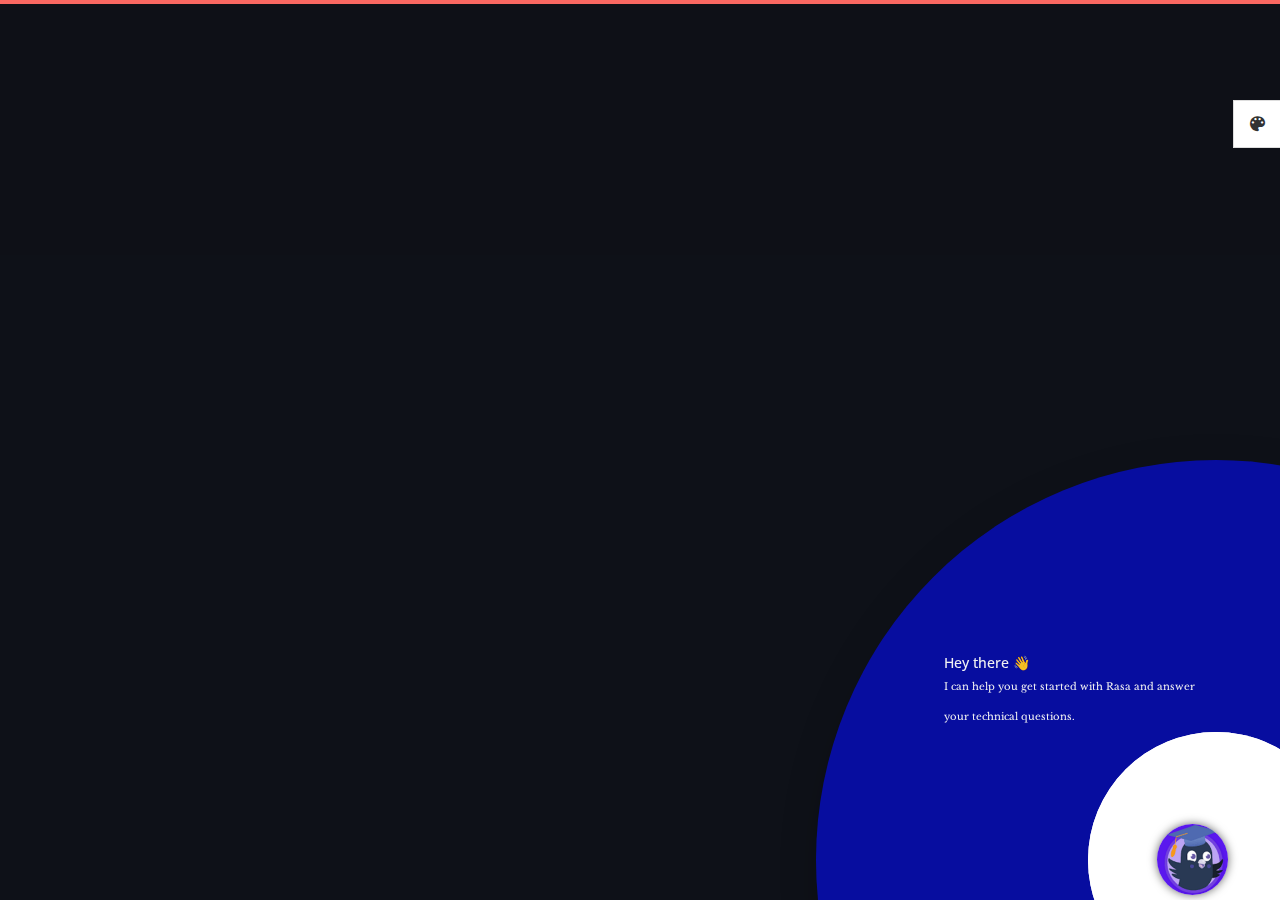
==== commit 469018b4: "Running UI" ====
--- a/templates/index.html
+++ b/templates/index.html
@@ -4,16 +4,11 @@
         <!-- meta charset -->
         <meta charset="utf-8">
         <!-- site title -->
-        <title>Sunil Thapa</title>
+        <title>Chatbot - Rental Search</title>
         <!-- meta description -->
         <meta name="description" content="">
         <!-- mobile viwport meta -->
         <meta name="viewport" content="width=device-width, initial-scale=1">
-        <!-- fevicon -->
-        <link rel="apple-touch-icon" sizes="180x180" href="img/favicon_io/apple-touch-icon.png">
-        <link rel="icon" type="image/png" sizes="32x32" href="img/favicon_io/favicon-32x32.png">
-        <link rel="icon" type="image/png" sizes="16x16" href="img/favicon_io/favicon-16x16.png">
-        <link rel="manifest" href="img/favicon_io/site.webmanifest">
 
         <!-- Chatbot css -->
         <!--Import materialize.css-->
@@ -71,174 +66,6 @@
                     <div class="overlay"></div>
 
                     <div class="container">
-                        <div class="row">
-                            <div class="col-xs-12 col-md-offset-1 col-md-10 col-lg-offset-2 col-lg-8">
-                                <div class="page-title home text-center">
-                                    <!-- <img src="img/phantom.png" alt=""> -->
-                                    <h2 id="header">SUNIL THAPA</h2>
-                                    <p style="font-size: 12px;">I'm <span class="typed" data-typed-items="Developer, Freelancer, Photographer, Traveler"></span></p>
-                                    <p>An AI Enthusiast from Nepal, who focuses on <b><i>Computer Vision</i></b>.</p>
-                                    <div class="social-links">
-                                        <a href="https://www.facebook.com/sunil.thapa.18041/" class="facebook" title="Facebook"><i class="bx bxl-facebook"></i></a>
-                                        <a href="https://www.instagram.com/sunil_thapa987/" class="instagram" title="Instagram"><i class="bx bxl-instagram"></i></a>
-                                        <a href="https://www.linkedin.com/in/sunil-thapa99/" class="linkedin" title="Linkedin"><i class="bx bxl-linkedin"></i></a>
-                                    </div>
-                                </div>
-
-                                <div class="hexagon-menu clear">
-                                    <div class="hexagon-item">
-                                        <div class="hex-item">
-                                            <div></div>
-                                            <div></div>
-                                            <div></div>
-                                        </div>
-                                        <div class="hex-item">
-                                            <div></div>
-                                            <div></div>
-                                            <div></div>
-                                        </div>
-                                        <a href="welcome.html" class="hex-content">
-                                            <span class="hex-content-inner">
-                                                <span class="icon">
-                                                    <i class="tf-dial"></i>
-                                                </span>
-                                                <span class="title">Welcome</span>
-                                            </span>
-                                            <svg viewbox="0 0 173.20508075688772 200" height="200" width="174" version="1.1" xmlns="http://www.w3.org/2000/svg"><path d="M86.60254037844386 0L173.20508075688772 50L173.20508075688772 150L86.60254037844386 200L0 150L0 50Z" fill="#1e2530"></path></svg>
-                                        </a>
-                                    </div>
-                                    <div class="hexagon-item">
-                                        <div class="hex-item">
-                                            <div></div>
-                                            <div></div>
-                                            <div></div>
-                                        </div>
-                                        <div class="hex-item">
-                                            <div></div>
-                                            <div></div>
-                                            <div></div>
-                                        </div>
-                                        <a href="about.html" class="hex-content">
-                                            <span class="hex-content-inner">
-                                                <span class="icon">
-                                                    <i class="tf-profile-male"></i>
-                                                </span>
-                                                <span class="title">About</span>
-                                            </span>
-                                            <svg viewbox="0 0 173.20508075688772 200" height="200" width="174" version="1.1" xmlns="http://www.w3.org/2000/svg"><path d="M86.60254037844386 0L173.20508075688772 50L173.20508075688772 150L86.60254037844386 200L0 150L0 50Z" fill="#1e2530"></path></svg>
-                                        </a>
-                                    </div>
-                                    <div class="hexagon-item">
-                                        <div class="hex-item">
-                                            <div></div>
-                                            <div></div>
-                                            <div></div>
-                                        </div>
-                                        <div class="hex-item">
-                                            <div></div>
-                                            <div></div>
-                                            <div></div>
-                                        </div>
-                                        <a href="resume.html" class="hex-content">
-                                            <span class="hex-content-inner">
-                                                <span class="icon">
-                                                    <i class="tf-tools"></i>
-                                                </span>
-                                                <span class="title">Resume</span>
-                                            </span>
-                                            <svg viewbox="0 0 173.20508075688772 200" height="200" width="174" version="1.1" xmlns="http://www.w3.org/2000/svg"><path d="M86.60254037844386 0L173.20508075688772 50L173.20508075688772 150L86.60254037844386 200L0 150L0 50Z" fill="#1e2530"></path></svg>
-                                        </a>    
-                                    </div>
-                                    <div class="hexagon-item">
-                                        <div class="hex-item">
-                                            <div></div>
-                                            <div></div>
-                                            <div></div>
-                                        </div>
-                                        <div class="hex-item">
-                                            <div></div>
-                                            <div></div>
-                                            <div></div>
-                                        </div>
-                                        <a href="works.html" class="hex-content">
-                                            <span class="hex-content-inner">
-                                                <span class="icon">
-                                                    <i class="tf-briefcase2"></i>
-                                                </span>
-                                                <span class="title">Portfolio</span>
-                                            </span>
-                                            <svg viewbox="0 0 173.20508075688772 200" height="200" width="174" version="1.1" xmlns="http://www.w3.org/2000/svg"><path d="M86.60254037844386 0L173.20508075688772 50L173.20508075688772 150L86.60254037844386 200L0 150L0 50Z" fill="#1e2530"></path></svg>
-                                        </a>
-                                    </div>
-                                    <div class="hexagon-item">
-                                        <div class="hex-item">
-                                            <div></div>
-                                            <div></div>
-                                            <div></div>
-                                        </div>
-                                        <div class="hex-item">
-                                            <div></div>
-                                            <div></div>
-                                            <div></div>
-                                        </div>
-                                        <a href="works.html" class="hex-content">
-                                            <span class="hex-content-inner">
-                                                <span class="icon">
-                                                    <i class="tf-ion-images"></i>
-                                                </span>
-                                                <span class="title">Travel Photography</span>
-                                            </span>
-                                            <svg viewbox="0 0 173.20508075688772 200" height="200" width="174" version="1.1" xmlns="http://www.w3.org/2000/svg"><path d="M86.60254037844386 0L173.20508075688772 50L173.20508075688772 150L86.60254037844386 200L0 150L0 50Z" fill="#1e2530"></path></svg>
-                                        </a>
-                                    </div>
-                                    <div class="hexagon-item">
-                                        <div class="hex-item">
-                                            <div></div>
-                                            <div></div>
-                                            <div></div>
-                                        </div>
-                                        <div class="hex-item">
-                                            <div></div>
-                                            <div></div>
-                                            <div></div>
-                                        </div>
-                                        <a href="testimonials.html" class="hex-content">
-                                            <span class="hex-content-inner">
-                                                <span class="icon">
-                                                    <i class="tf-ion-ios-paper"></i>
-                                                </span>
-                                                <span class="title">Research Paper</span>
-                                            </span>
-                                            <svg viewbox="0 0 173.20508075688772 200" height="200" width="174" version="1.1" xmlns="http://www.w3.org/2000/svg"><path d="M86.60254037844386 0L173.20508075688772 50L173.20508075688772 150L86.60254037844386 200L0 150L0 50Z" fill="#1e2530"></path></svg>
-                                        </a>
-                                    </div>
-                                    <div class="hexagon-item">
-                                        <div class="hex-item">
-                                            <div></div>
-                                            <div></div>
-                                            <div></div>
-                                        </div>
-                                        <div class="hex-item">
-                                            <div></div>
-                                            <div></div>
-                                            <div></div>
-                                        </div>
-                                        <a href="contact.html" class="hex-content">
-                                            <span class="hex-content-inner">
-                                                <span class="icon">
-                                                    <i class="tf-envelope2"></i>
-                                                </span>
-                                                <span class="title">Contact</span>
-                                            </span>
-                                            <svg viewbox="0 0 173.20508075688772 200" height="200" width="174" version="1.1" xmlns="http://www.w3.org/2000/svg"><path d="M86.60254037844386 0L173.20508075688772 50L173.20508075688772 150L86.60254037844386 200L0 150L0 50Z" fill="#1e2530"></path></svg>
-                                        </a>
-                                    </div>
-                                </div> <!-- /.hexagon-menu -->
-
-                            </div> <!-- /.col-xs-12 -->
-
-                        </div> <!-- /.row -->
-
                         <!--chatbot widget -->
                         <div class="widget">
                             <div class="chat_header">
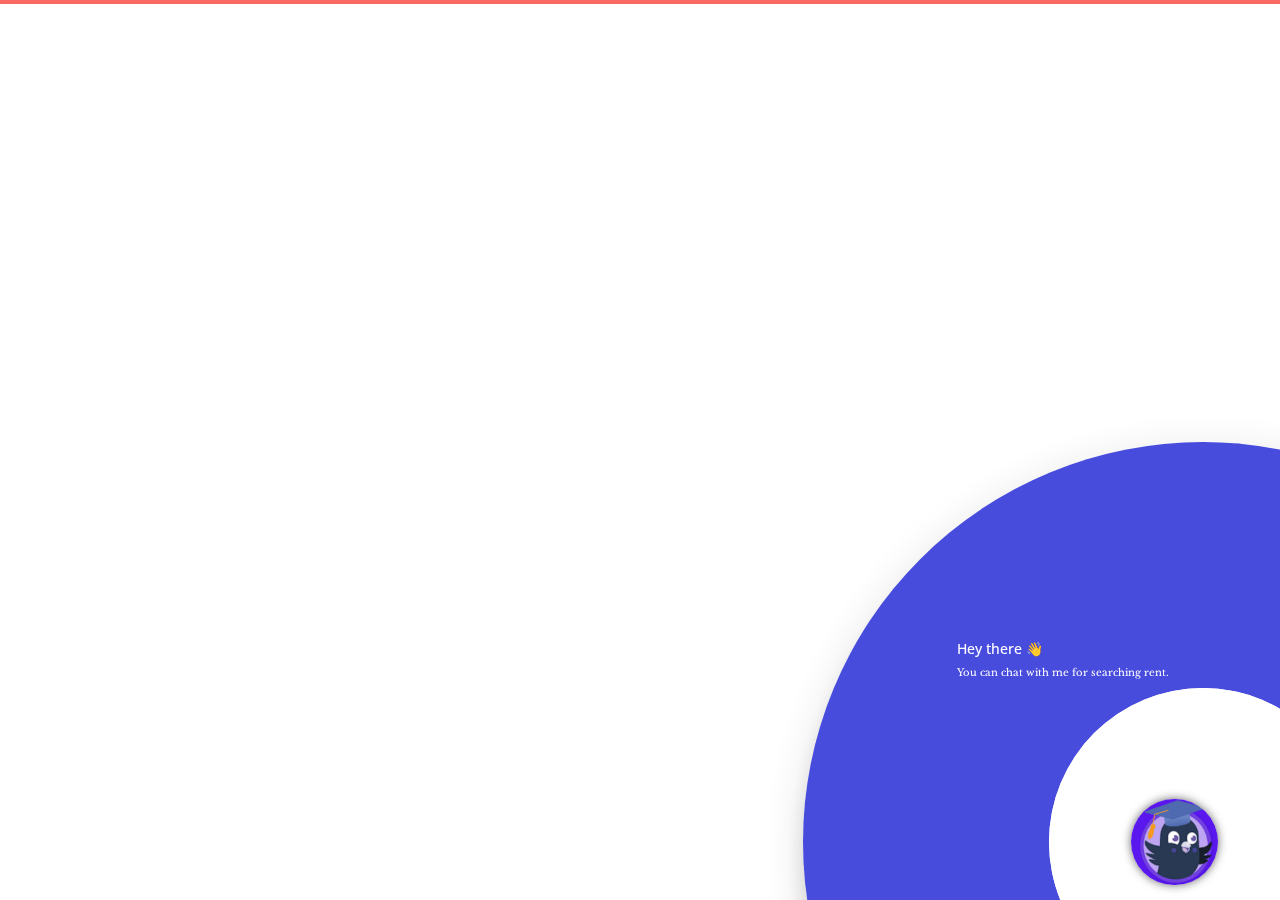
==== commit 7b675207: "Update on show more" ====
--- a/templates/index.html
+++ b/templates/index.html
@@ -33,37 +33,11 @@
 
     </head>
 
-    <body class="dark">
-
-        <div class="preloader">
-            <div class="loading-mask"></div>
-            <div class="loading-mask"></div>
-            <div class="loading-mask"></div>
-            <div class="loading-mask"></div>
-            <div class="loading-mask"></div>
-        </div>
-
-        <div class="preview-wrapper">
-            <div class="switcher-head">
-                <span>Style Switcher</span>
-                <div class="switcher-trigger tf-ion-android-color-palette"></div>
-            </div>
-
-            <div class="switcher-body">
-                <h4>Choose Color:</h4>
-                <ul class="color-options list-none">
-                    <li class="c0" data-color="red" title="Red">Red</li>
-                    <li class="c1" data-color="blue" title="Blue">Blue</li>
-                    <li class="c2" data-color="green" title="Green">Green</li>
-                    <li class="c3" data-color="yellow" title="Orange">Orange</li>
-                </ul>
-            </div>
-        </div>
+    <body>
 
         <main class="site-wrapper">
             <div class="pt-table">
                 <div class="pt-tablecell page-home relative">
-                    <div class="overlay"></div>
 
                     <div class="container">
                         <!--chatbot widget -->
@@ -112,8 +86,7 @@
                             <div class="tap-target-content">
                             <h5 class="white-text">Hey there 👋</h5>
                             <p class="white-text">
-                                I can help you get started with Rasa and answer your technical
-                                questions.
+                                You can chat with me for searching rent.
                             </p>
                             </div>
                         </div>
--- a/templates/chatbot/css/style.css
+++ b/templates/chatbot/css/style.css
@@ -1,5 +1,5 @@
 body {
-  font-family: "Open Sans", sans-serif;
+  font-family: "Helvetica Neue",Helvetica,Arial,sans-serif;
   /* background: url("../img/body.png") no-repeat center center fixed;
   background-size: cover; */
 }
@@ -8,9 +8,9 @@
 
 .widget {
   display: none;
-  width: 350px;
+  width: 98%;
   right: 15px;
-  height: 500px;
+  height: 92%;
   bottom: 5%;
   position: fixed;
   background: #fff;
@@ -23,20 +23,20 @@
   height: 60px;
   background: #060dcfc7;
   border-radius: 10px 10px 0px 0px;
-  padding: 5px;
+  /* padding: 5px; */
   font-size: 20px;
 }
 
 .chat_header_title {
   color: white;
   float: left;
-  margin-top: 3%;
-  margin-left: 35%;
+  margin-top: 1%;
+  margin-left: 47%;
 }
 
 .chats {
   /* display: none; */
-  height: 385px;
+  height: 80%;
   padding: 2px;
   border-radius: 1px;
   overflow-y: scroll;
@@ -199,8 +199,8 @@
   /* display: none; */
   position: fixed;
   padding: 5px;
-  width: 10%;
-  bottom: 0;
+  width: 12%;
+  bottom: 10px;
   right: 0;
   cursor: pointer;
 }
@@ -225,7 +225,7 @@
   color: white;
   margin-right: 5px;
   float: right;
-  margin-top: 3%;
+  margin-top: 2%;
 }
 
 .dropdown-content li > a,
@@ -427,10 +427,10 @@
 
 .suggestions {
   padding: 5px;
-  width: 80%;
+  width: 45%;
   border-radius: 10px;
   background: #ffffff;
-  box-shadow: 2px 5px 5px 1px #dbdade;
+  /* box-shadow: 2px 5px 5px 1px #dbdade; */
 }
 
 .menuTitle {
@@ -447,8 +447,9 @@
   display: block;
   background: #060dcfc7;
   color: #fff;
-  text-align: center;
-  padding: 5px;
+  /* text-align: center; */
+  padding: 5px;
+  padding-left: 5%;
   margin-bottom: 5px;
   cursor: pointer;
   border-radius: 15px;
--- a/templates/css/main.css
+++ b/templates/css/main.css
@@ -7,6 +7,8 @@
   font-size: 16px;
   line-height: 30px;
   color: #ababab;
+  background-image: url('/Users/sunilthapa/Desktop/AIMT/AML 2304/assignment-2/templates/bg.jpeg') !important;
+  background-size: cover;
 }
 
 a {
